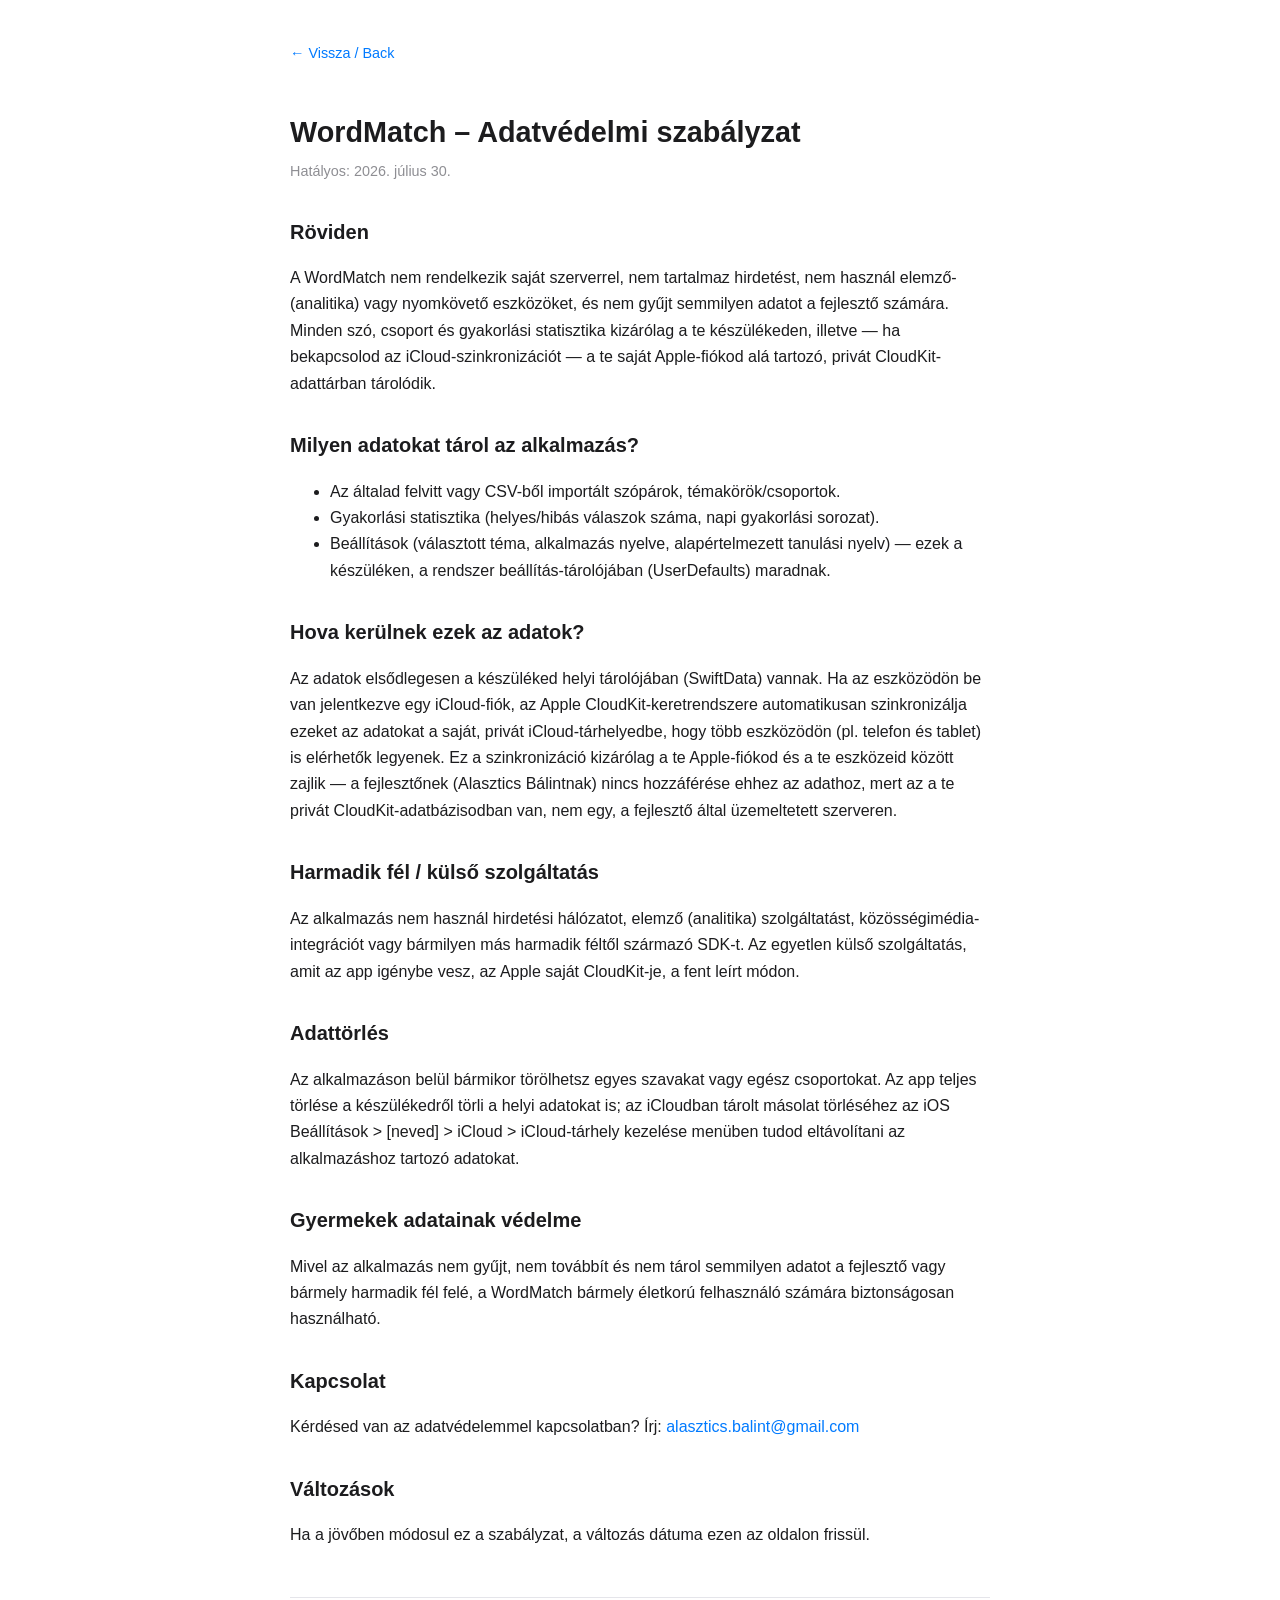
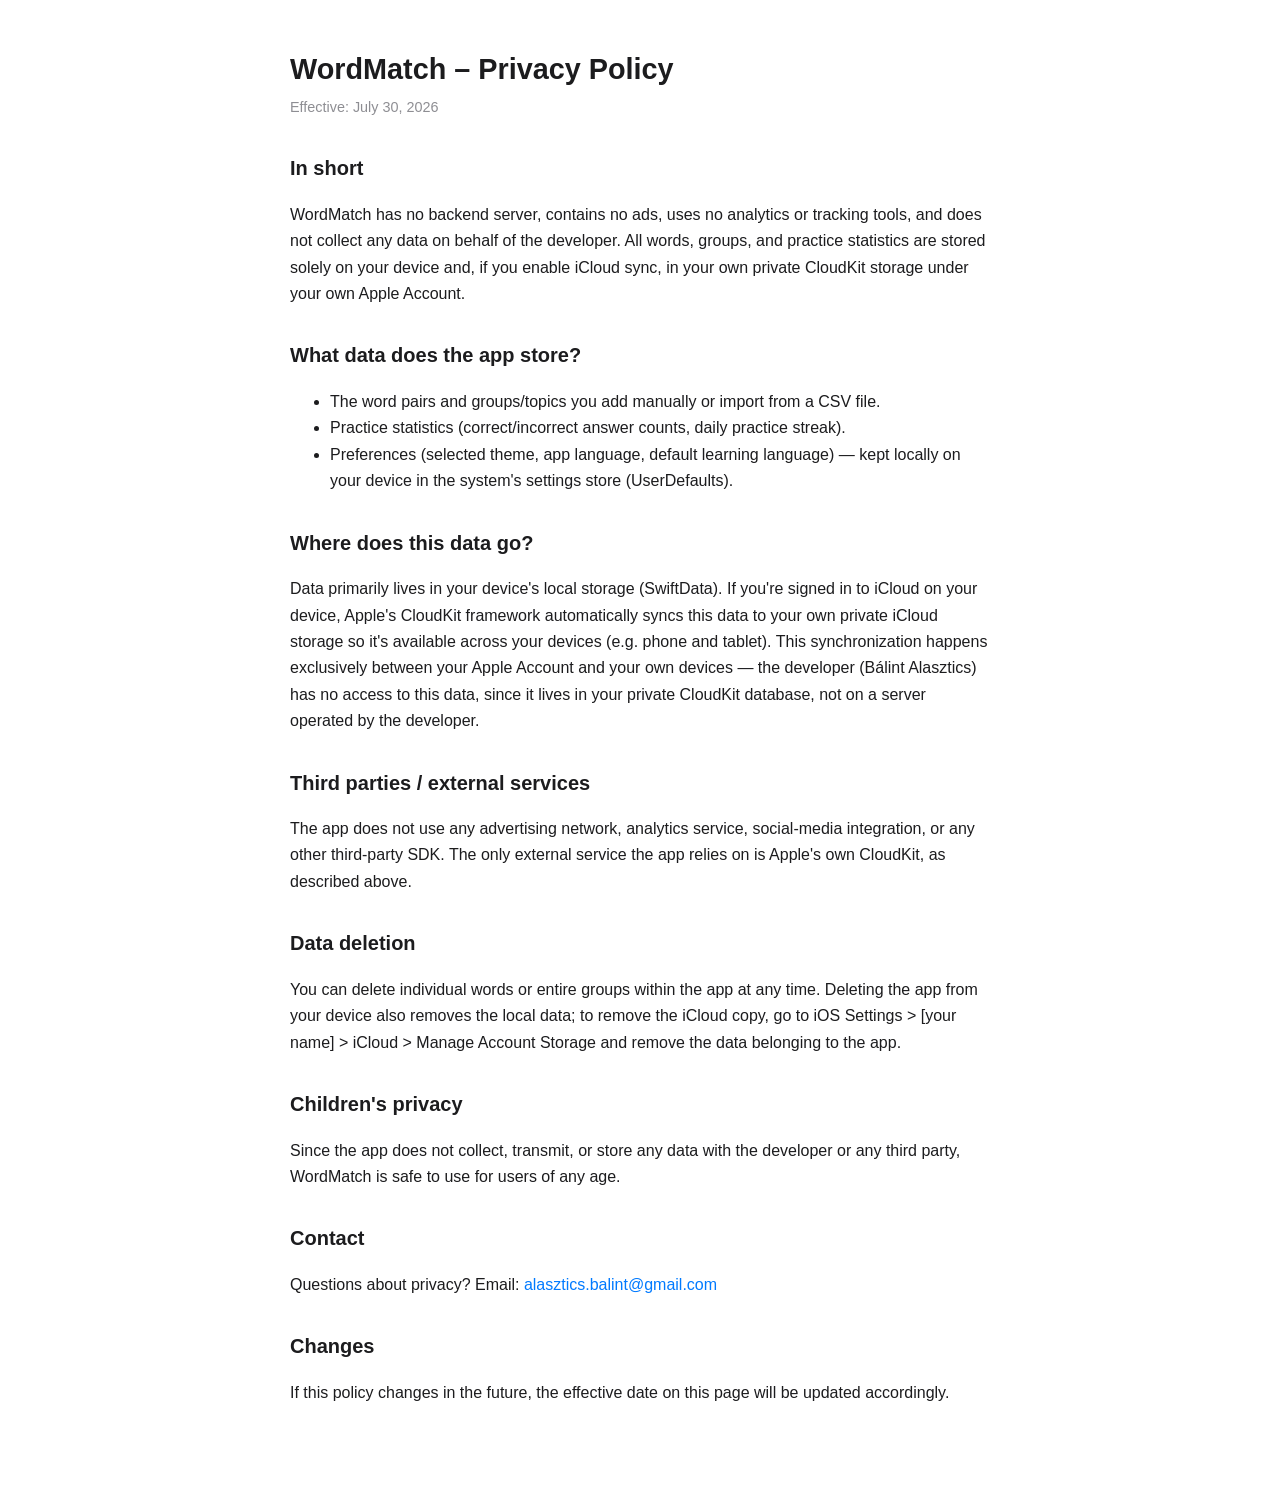
==== privacy.html @ 89f0c01d "WordMatch adatvédelmi szabályzat, támogatási oldal és App Store metaadatok Publikus dokumentumok az " ====
<!DOCTYPE html>
<html lang="hu">
<head>
<meta charset="UTF-8">
<meta name="viewport" content="width=device-width, initial-scale=1">
<title>WordMatch – Adatvédelmi szabályzat / Privacy Policy</title>
<style>
  :root { color-scheme: light dark; }
  body {
    font-family: -apple-system, BlinkMacSystemFont, "Segoe UI", Roboto, sans-serif;
    max-width: 700px;
    margin: 0 auto;
    padding: 2.5rem 1.5rem 4rem;
    line-height: 1.65;
    color: #1c1c1e;
    background: #ffffff;
  }
  @media (prefers-color-scheme: dark) {
    body { color: #f2f2f7; background: #000000; }
    a { color: #64d2ff; }
    hr { border-color: #2c2c2e; }
  }
  h1 { font-size: 1.8rem; margin-bottom: 0.2rem; }
  .updated { color: #8e8e93; margin-top: 0; font-size: 0.9rem; }
  h2 { font-size: 1.25rem; margin-top: 2rem; }
  a { color: #007aff; text-decoration: none; }
  a:hover { text-decoration: underline; }
  hr { margin: 3rem 0; border: none; border-top: 1px solid #e5e5ea; }
  .back { display: inline-block; margin-bottom: 1.5rem; font-size: 0.9rem; }
</style>
</head>
<body>

<a class="back" href="index.html">&larr; Vissza / Back</a>

<h1>WordMatch – Adatvédelmi szabályzat</h1>
<p class="updated">Hatályos: 2026. július 30.</p>

<h2>Röviden</h2>
<p>
  A WordMatch nem rendelkezik saját szerverrel, nem tartalmaz hirdetést, nem használ elemző-
  (analitika) vagy nyomkövető eszközöket, és nem gyűjt semmilyen adatot a fejlesztő számára.
  Minden szó, csoport és gyakorlási statisztika kizárólag a te készülékeden, illetve — ha
  bekapcsolod az iCloud-szinkronizációt — a te saját Apple-fiókod alá tartozó, privát
  CloudKit-adattárban tárolódik.
</p>

<h2>Milyen adatokat tárol az alkalmazás?</h2>
<ul>
  <li>Az általad felvitt vagy CSV-ből importált szópárok, témakörök/csoportok.</li>
  <li>Gyakorlási statisztika (helyes/hibás válaszok száma, napi gyakorlási sorozat).</li>
  <li>Beállítások (választott téma, alkalmazás nyelve, alapértelmezett tanulási nyelv) — ezek a
    készüléken, a rendszer beállítás-tárolójában (UserDefaults) maradnak.</li>
</ul>

<h2>Hova kerülnek ezek az adatok?</h2>
<p>
  Az adatok elsődlegesen a készüléked helyi tárolójában (SwiftData) vannak. Ha az eszközödön be
  van jelentkezve egy iCloud-fiók, az Apple CloudKit-keretrendszere automatikusan szinkronizálja
  ezeket az adatokat a saját, privát iCloud-tárhelyedbe, hogy több eszközödön (pl. telefon és
  tablet) is elérhetők legyenek. Ez a szinkronizáció kizárólag a te Apple-fiókod és a te
  eszközeid között zajlik — a fejlesztőnek (Alasztics Bálintnak) nincs hozzáférése ehhez az
  adathoz, mert az a te privát CloudKit-adatbázisodban van, nem egy, a fejlesztő által üzemeltetett
  szerveren.
</p>

<h2>Harmadik fél / külső szolgáltatás</h2>
<p>
  Az alkalmazás nem használ hirdetési hálózatot, elemző (analitika) szolgáltatást, közösségimédia-
  integrációt vagy bármilyen más harmadik féltől származó SDK-t. Az egyetlen külső szolgáltatás,
  amit az app igénybe vesz, az Apple saját CloudKit-je, a fent leírt módon.
</p>

<h2>Adattörlés</h2>
<p>
  Az alkalmazáson belül bármikor törölhetsz egyes szavakat vagy egész csoportokat. Az app teljes
  törlése a készülékedről törli a helyi adatokat is; az iCloudban tárolt másolat törléséhez az
  iOS Beállítások &gt; [neved] &gt; iCloud &gt; iCloud-tárhely kezelése menüben tudod eltávolítani
  az alkalmazáshoz tartozó adatokat.
</p>

<h2>Gyermekek adatainak védelme</h2>
<p>
  Mivel az alkalmazás nem gyűjt, nem továbbít és nem tárol semmilyen adatot a fejlesztő vagy
  bármely harmadik fél felé, a WordMatch bármely életkorú felhasználó számára biztonságosan
  használható.
</p>

<h2>Kapcsolat</h2>
<p>
  Kérdésed van az adatvédelemmel kapcsolatban? Írj:
  <a href="mailto:alasztics.balint@gmail.com">alasztics.balint@gmail.com</a>
</p>

<h2>Változások</h2>
<p>
  Ha a jövőben módosul ez a szabályzat, a változás dátuma ezen az oldalon frissül.
</p>

<hr>

<h1>WordMatch – Privacy Policy</h1>
<p class="updated">Effective: July 30, 2026</p>

<h2>In short</h2>
<p>
  WordMatch has no backend server, contains no ads, uses no analytics or tracking tools, and does
  not collect any data on behalf of the developer. All words, groups, and practice statistics are
  stored solely on your device and, if you enable iCloud sync, in your own private CloudKit
  storage under your own Apple Account.
</p>

<h2>What data does the app store?</h2>
<ul>
  <li>The word pairs and groups/topics you add manually or import from a CSV file.</li>
  <li>Practice statistics (correct/incorrect answer counts, daily practice streak).</li>
  <li>Preferences (selected theme, app language, default learning language) — kept locally on
    your device in the system's settings store (UserDefaults).</li>
</ul>

<h2>Where does this data go?</h2>
<p>
  Data primarily lives in your device's local storage (SwiftData). If you're signed in to iCloud
  on your device, Apple's CloudKit framework automatically syncs this data to your own private
  iCloud storage so it's available across your devices (e.g. phone and tablet). This
  synchronization happens exclusively between your Apple Account and your own devices — the
  developer (Bálint Alasztics) has no access to this data, since it lives in your private CloudKit
  database, not on a server operated by the developer.
</p>

<h2>Third parties / external services</h2>
<p>
  The app does not use any advertising network, analytics service, social-media integration, or
  any other third-party SDK. The only external service the app relies on is Apple's own CloudKit,
  as described above.
</p>

<h2>Data deletion</h2>
<p>
  You can delete individual words or entire groups within the app at any time. Deleting the app
  from your device also removes the local data; to remove the iCloud copy, go to iOS Settings &gt;
  [your name] &gt; iCloud &gt; Manage Account Storage and remove the data belonging to the app.
</p>

<h2>Children's privacy</h2>
<p>
  Since the app does not collect, transmit, or store any data with the developer or any third
  party, WordMatch is safe to use for users of any age.
</p>

<h2>Contact</h2>
<p>
  Questions about privacy? Email:
  <a href="mailto:alasztics.balint@gmail.com">alasztics.balint@gmail.com</a>
</p>

<h2>Changes</h2>
<p>
  If this policy changes in the future, the effective date on this page will be updated
  accordingly.
</p>

</body>
</html>
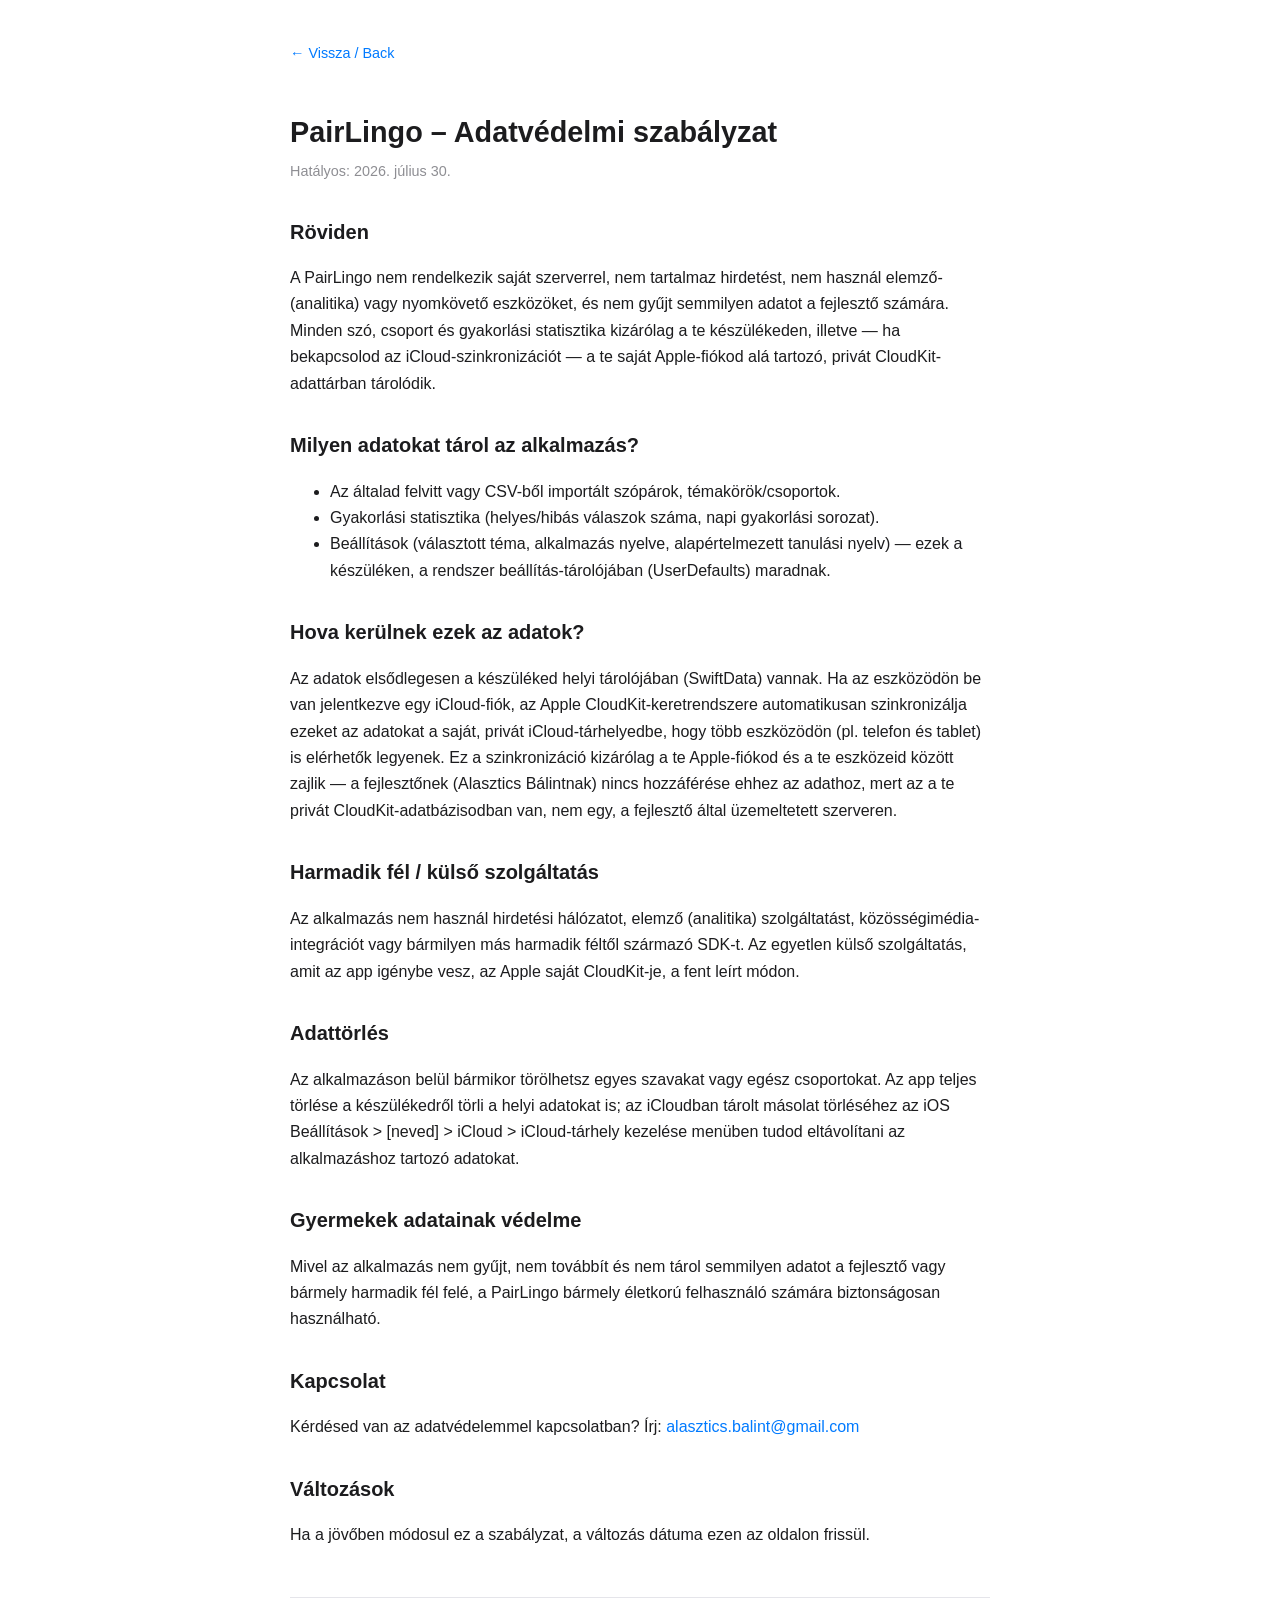
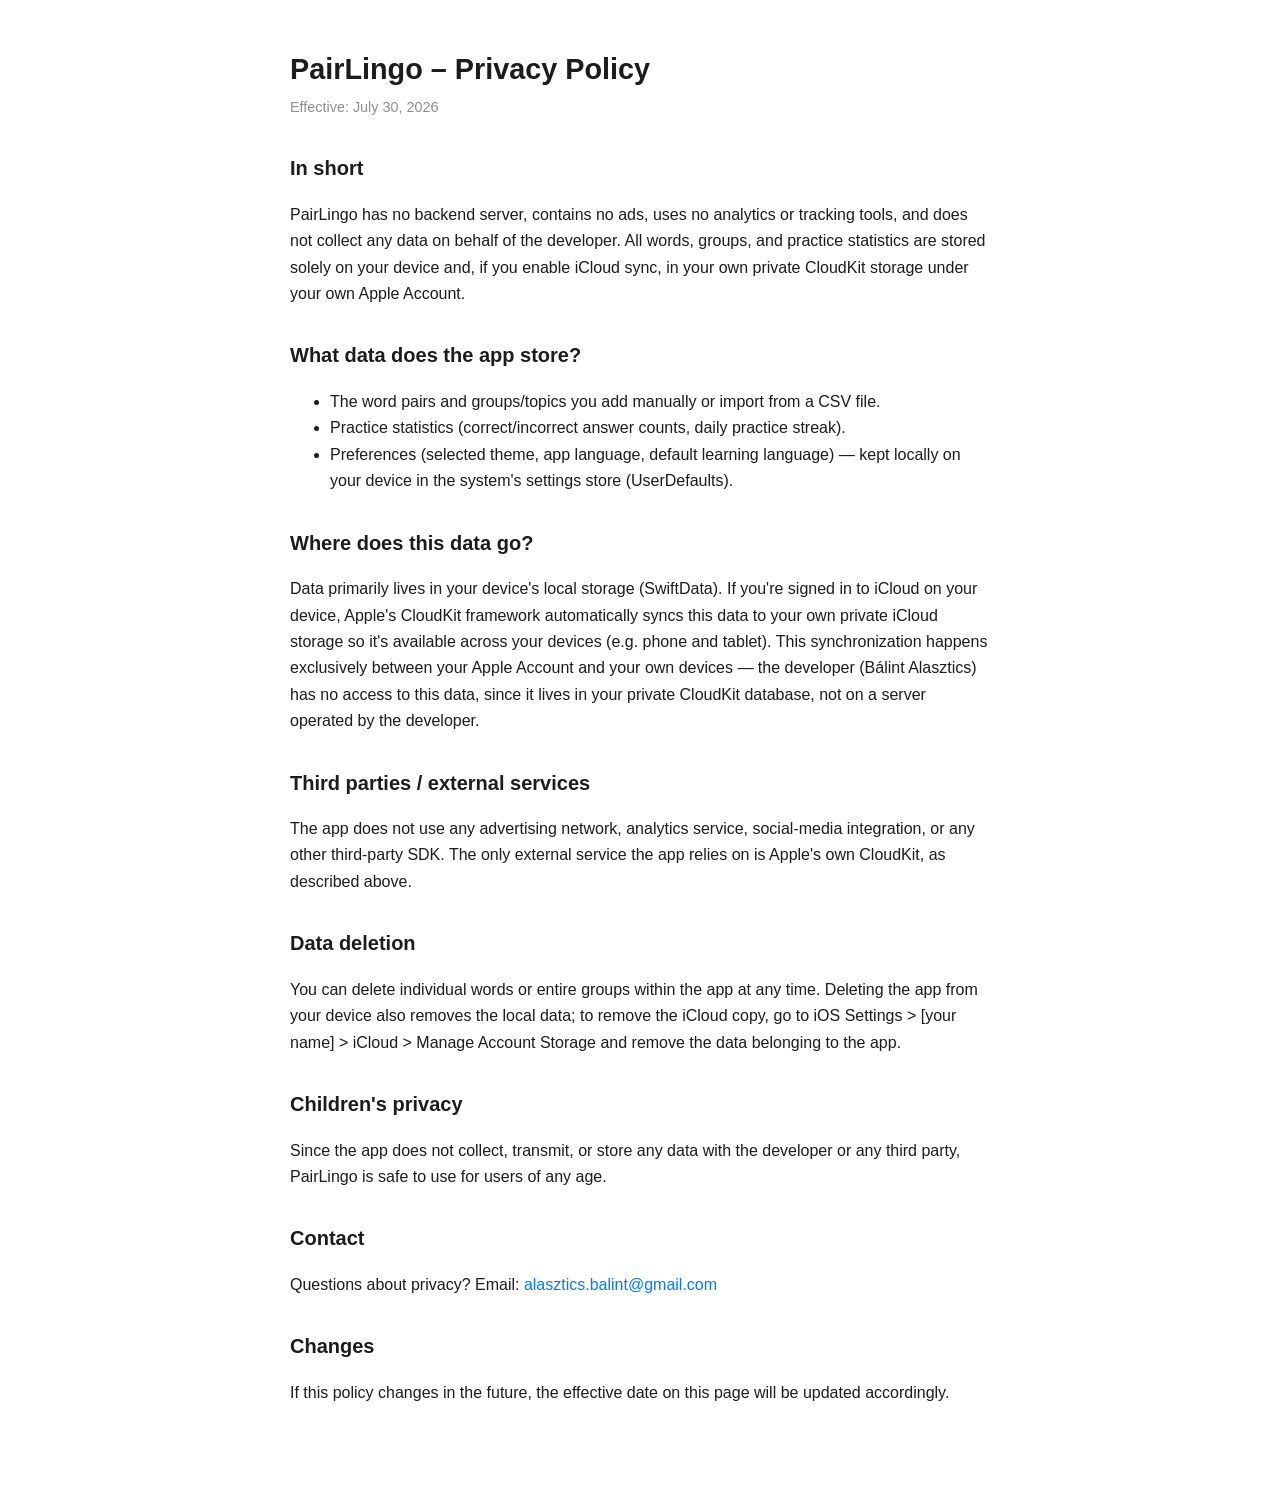
==== commit fe20dd97: "Átnevezés WordMatch-ről PairLingo-ra A repó és a benne lévő dokumentumok (support oldal, adatvédelmi" ====
--- a/privacy.html
+++ b/privacy.html
@@ -3,7 +3,7 @@
 <head>
 <meta charset="UTF-8">
 <meta name="viewport" content="width=device-width, initial-scale=1">
-<title>WordMatch – Adatvédelmi szabályzat / Privacy Policy</title>
+<title>PairLingo – Adatvédelmi szabályzat / Privacy Policy</title>
 <style>
   :root { color-scheme: light dark; }
   body {
@@ -33,12 +33,12 @@
 
 <a class="back" href="index.html">&larr; Vissza / Back</a>
 
-<h1>WordMatch – Adatvédelmi szabályzat</h1>
+<h1>PairLingo – Adatvédelmi szabályzat</h1>
 <p class="updated">Hatályos: 2026. július 30.</p>
 
 <h2>Röviden</h2>
 <p>
-  A WordMatch nem rendelkezik saját szerverrel, nem tartalmaz hirdetést, nem használ elemző-
+  A PairLingo nem rendelkezik saját szerverrel, nem tartalmaz hirdetést, nem használ elemző-
   (analitika) vagy nyomkövető eszközöket, és nem gyűjt semmilyen adatot a fejlesztő számára.
   Minden szó, csoport és gyakorlási statisztika kizárólag a te készülékeden, illetve — ha
   bekapcsolod az iCloud-szinkronizációt — a te saját Apple-fiókod alá tartozó, privát
@@ -82,7 +82,7 @@
 <h2>Gyermekek adatainak védelme</h2>
 <p>
   Mivel az alkalmazás nem gyűjt, nem továbbít és nem tárol semmilyen adatot a fejlesztő vagy
-  bármely harmadik fél felé, a WordMatch bármely életkorú felhasználó számára biztonságosan
+  bármely harmadik fél felé, a PairLingo bármely életkorú felhasználó számára biztonságosan
   használható.
 </p>
 
@@ -99,12 +99,12 @@
 
 <hr>
 
-<h1>WordMatch – Privacy Policy</h1>
+<h1>PairLingo – Privacy Policy</h1>
 <p class="updated">Effective: July 30, 2026</p>
 
 <h2>In short</h2>
 <p>
-  WordMatch has no backend server, contains no ads, uses no analytics or tracking tools, and does
+  PairLingo has no backend server, contains no ads, uses no analytics or tracking tools, and does
   not collect any data on behalf of the developer. All words, groups, and practice statistics are
   stored solely on your device and, if you enable iCloud sync, in your own private CloudKit
   storage under your own Apple Account.
@@ -145,7 +145,7 @@
 <h2>Children's privacy</h2>
 <p>
   Since the app does not collect, transmit, or store any data with the developer or any third
-  party, WordMatch is safe to use for users of any age.
+  party, PairLingo is safe to use for users of any age.
 </p>
 
 <h2>Contact</h2>
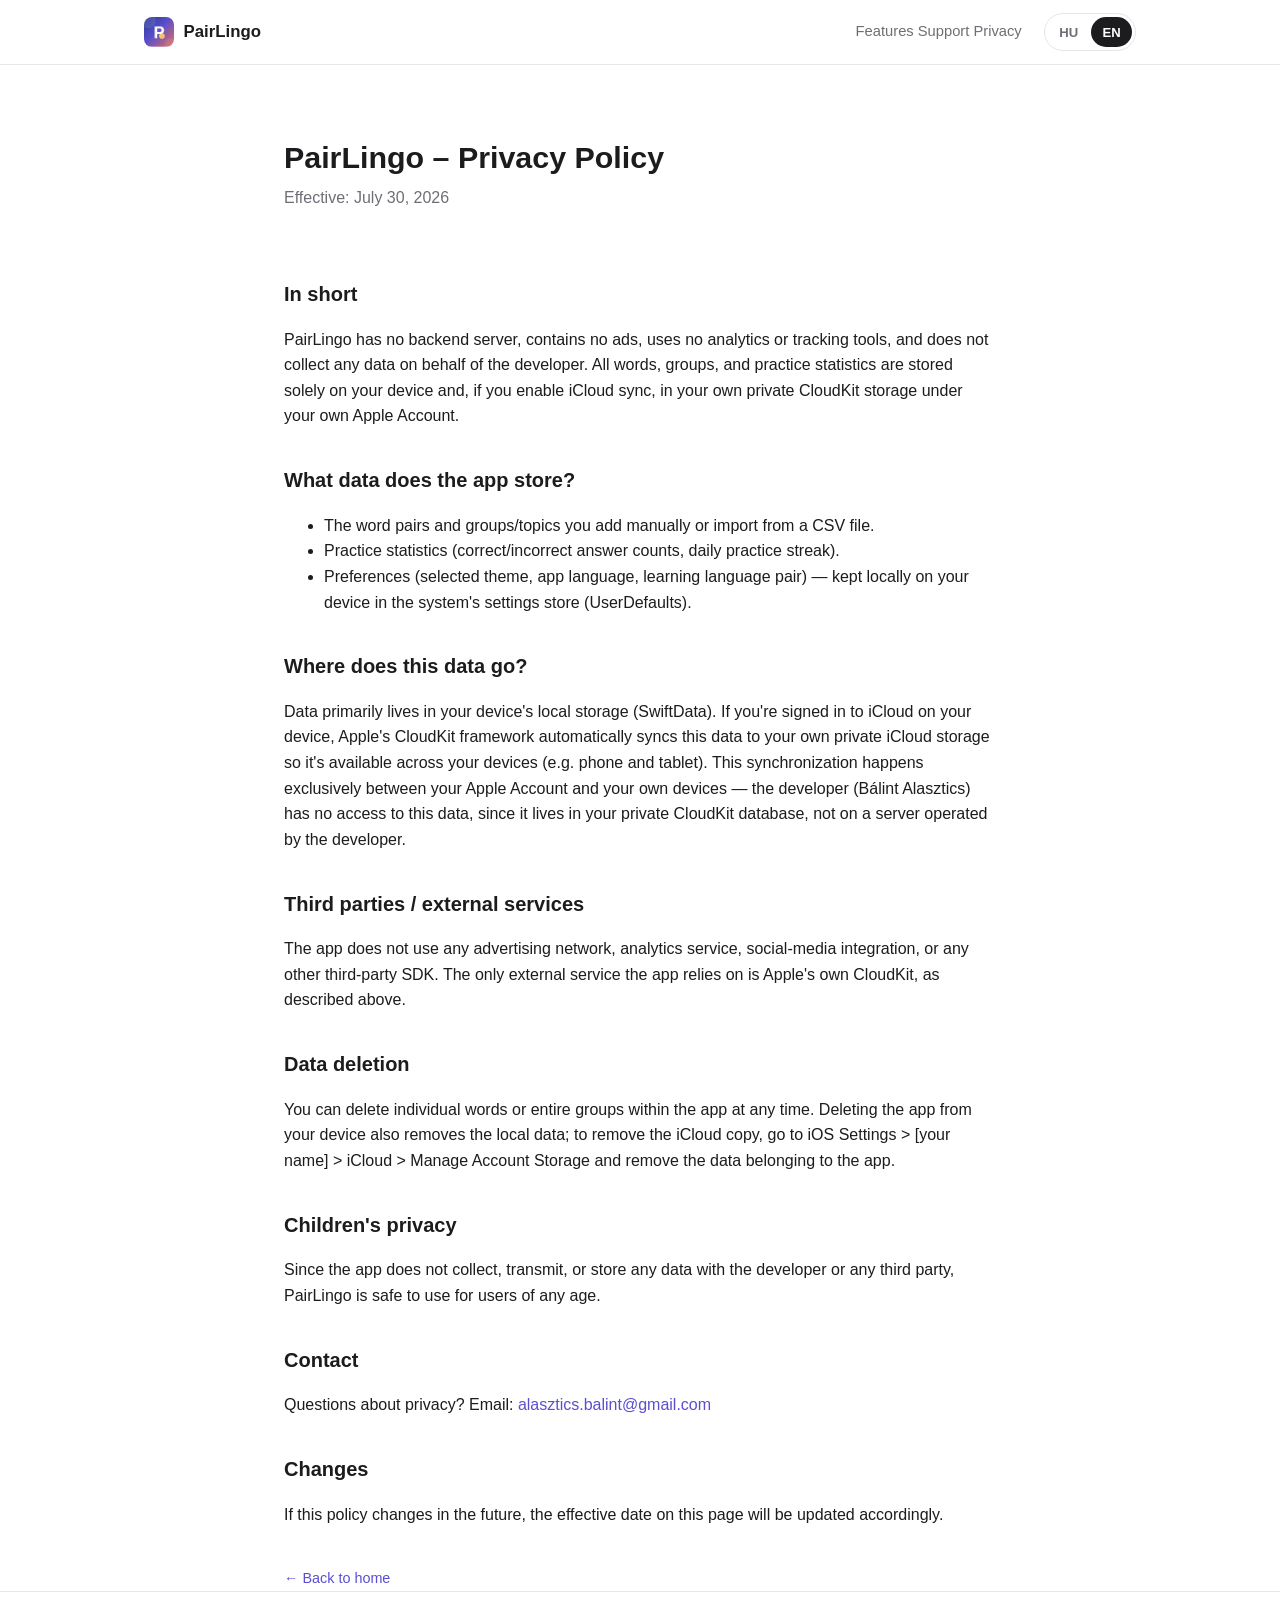
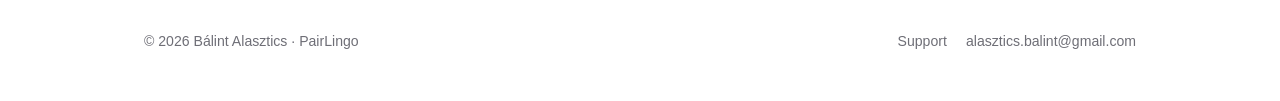
==== commit 8acafaf3: "Marketing landing page készítése, egységes design a jogi oldalakkal Az index.html eddig egy egyszerű" ====
--- a/privacy.html
+++ b/privacy.html
@@ -3,162 +3,191 @@
 <head>
 <meta charset="UTF-8">
 <meta name="viewport" content="width=device-width, initial-scale=1">
-<title>PairLingo – Adatvédelmi szabályzat / Privacy Policy</title>
-<style>
-  :root { color-scheme: light dark; }
-  body {
-    font-family: -apple-system, BlinkMacSystemFont, "Segoe UI", Roboto, sans-serif;
-    max-width: 700px;
-    margin: 0 auto;
-    padding: 2.5rem 1.5rem 4rem;
-    line-height: 1.65;
-    color: #1c1c1e;
-    background: #ffffff;
-  }
-  @media (prefers-color-scheme: dark) {
-    body { color: #f2f2f7; background: #000000; }
-    a { color: #64d2ff; }
-    hr { border-color: #2c2c2e; }
-  }
-  h1 { font-size: 1.8rem; margin-bottom: 0.2rem; }
-  .updated { color: #8e8e93; margin-top: 0; font-size: 0.9rem; }
-  h2 { font-size: 1.25rem; margin-top: 2rem; }
-  a { color: #007aff; text-decoration: none; }
-  a:hover { text-decoration: underline; }
-  hr { margin: 3rem 0; border: none; border-top: 1px solid #e5e5ea; }
-  .back { display: inline-block; margin-bottom: 1.5rem; font-size: 0.9rem; }
-</style>
+<title>PairLingo — Adatvédelmi szabályzat / Privacy Policy</title>
+<link rel="icon" href="assets/icon-1024.png">
+<link rel="apple-touch-icon" href="assets/icon-1024.png">
+<link rel="stylesheet" href="assets/style.css">
 </head>
 <body>
 
-<a class="back" href="index.html">&larr; Vissza / Back</a>
+<header class="site-header">
+  <div class="wrap">
+    <a class="brand" href="index.html">
+      <img src="assets/icon-1024.png" alt="PairLingo">
+      PairLingo
+    </a>
+    <nav class="site-nav">
+      <span class="nav-links">
+        <a href="index.html#funkciok"><span data-lang="hu">Funkciók</span><span data-lang="en">Features</span></a>
+        <a href="support.html"><span data-lang="hu">Támogatás</span><span data-lang="en">Support</span></a>
+        <a href="privacy.html"><span data-lang="hu">Adatvédelem</span><span data-lang="en">Privacy</span></a>
+      </span>
+      <span class="lang-switch">
+        <button data-set-lang="hu">HU</button>
+        <button data-set-lang="en">EN</button>
+      </span>
+    </nav>
+  </div>
+</header>
 
-<h1>PairLingo – Adatvédelmi szabályzat</h1>
-<p class="updated">Hatályos: 2026. július 30.</p>
+<main class="narrow">
 
-<h2>Röviden</h2>
-<p>
-  A PairLingo nem rendelkezik saját szerverrel, nem tartalmaz hirdetést, nem használ elemző-
-  (analitika) vagy nyomkövető eszközöket, és nem gyűjt semmilyen adatot a fejlesztő számára.
-  Minden szó, csoport és gyakorlási statisztika kizárólag a te készülékeden, illetve — ha
-  bekapcsolod az iCloud-szinkronizációt — a te saját Apple-fiókod alá tartozó, privát
-  CloudKit-adattárban tárolódik.
-</p>
+  <div class="page-header">
+    <div data-lang="hu">
+      <h1>PairLingo – Adatvédelmi szabályzat</h1>
+      <p class="subtitle">Hatályos: 2026. július 30.</p>
+    </div>
+    <div data-lang="en">
+      <h1>PairLingo – Privacy Policy</h1>
+      <p class="subtitle">Effective: July 30, 2026</p>
+    </div>
+  </div>
 
-<h2>Milyen adatokat tárol az alkalmazás?</h2>
-<ul>
-  <li>Az általad felvitt vagy CSV-ből importált szópárok, témakörök/csoportok.</li>
-  <li>Gyakorlási statisztika (helyes/hibás válaszok száma, napi gyakorlási sorozat).</li>
-  <li>Beállítások (választott téma, alkalmazás nyelve, alapértelmezett tanulási nyelv) — ezek a
-    készüléken, a rendszer beállítás-tárolójában (UserDefaults) maradnak.</li>
-</ul>
+  <div class="content">
 
-<h2>Hova kerülnek ezek az adatok?</h2>
-<p>
-  Az adatok elsődlegesen a készüléked helyi tárolójában (SwiftData) vannak. Ha az eszközödön be
-  van jelentkezve egy iCloud-fiók, az Apple CloudKit-keretrendszere automatikusan szinkronizálja
-  ezeket az adatokat a saját, privát iCloud-tárhelyedbe, hogy több eszközödön (pl. telefon és
-  tablet) is elérhetők legyenek. Ez a szinkronizáció kizárólag a te Apple-fiókod és a te
-  eszközeid között zajlik — a fejlesztőnek (Alasztics Bálintnak) nincs hozzáférése ehhez az
-  adathoz, mert az a te privát CloudKit-adatbázisodban van, nem egy, a fejlesztő által üzemeltetett
-  szerveren.
-</p>
+    <div data-lang="hu">
+      <h2>Röviden</h2>
+      <p>
+        A PairLingo nem rendelkezik saját szerverrel, nem tartalmaz hirdetést, nem használ elemző-
+        (analitika) vagy nyomkövető eszközöket, és nem gyűjt semmilyen adatot a fejlesztő számára.
+        Minden szó, csoport és gyakorlási statisztika kizárólag a te készülékeden, illetve — ha
+        bekapcsolod az iCloud-szinkronizációt — a te saját Apple-fiókod alá tartozó, privát
+        CloudKit-adattárban tárolódik.
+      </p>
 
-<h2>Harmadik fél / külső szolgáltatás</h2>
-<p>
-  Az alkalmazás nem használ hirdetési hálózatot, elemző (analitika) szolgáltatást, közösségimédia-
-  integrációt vagy bármilyen más harmadik féltől származó SDK-t. Az egyetlen külső szolgáltatás,
-  amit az app igénybe vesz, az Apple saját CloudKit-je, a fent leírt módon.
-</p>
+      <h2>Milyen adatokat tárol az alkalmazás?</h2>
+      <ul>
+        <li>Az általad felvitt vagy CSV-ből importált szópárok, témakörök/csoportok.</li>
+        <li>Gyakorlási statisztika (helyes/hibás válaszok száma, napi gyakorlási sorozat).</li>
+        <li>Beállítások (választott téma, alkalmazás nyelve, tanulási nyelvpár) — ezek a
+          készüléken, a rendszer beállítás-tárolójában (UserDefaults) maradnak.</li>
+      </ul>
 
-<h2>Adattörlés</h2>
-<p>
-  Az alkalmazáson belül bármikor törölhetsz egyes szavakat vagy egész csoportokat. Az app teljes
-  törlése a készülékedről törli a helyi adatokat is; az iCloudban tárolt másolat törléséhez az
-  iOS Beállítások &gt; [neved] &gt; iCloud &gt; iCloud-tárhely kezelése menüben tudod eltávolítani
-  az alkalmazáshoz tartozó adatokat.
-</p>
+      <h2>Hova kerülnek ezek az adatok?</h2>
+      <p>
+        Az adatok elsődlegesen a készüléked helyi tárolójában (SwiftData) vannak. Ha az eszközödön be
+        van jelentkezve egy iCloud-fiók, az Apple CloudKit-keretrendszere automatikusan szinkronizálja
+        ezeket az adatokat a saját, privát iCloud-tárhelyedbe, hogy több eszközödön (pl. telefon és
+        tablet) is elérhetők legyenek. Ez a szinkronizáció kizárólag a te Apple-fiókod és a te
+        eszközeid között zajlik — a fejlesztőnek (Alasztics Bálintnak) nincs hozzáférése ehhez az
+        adathoz, mert az a te privát CloudKit-adatbázisodban van, nem egy, a fejlesztő által üzemeltetett
+        szerveren.
+      </p>
 
-<h2>Gyermekek adatainak védelme</h2>
-<p>
-  Mivel az alkalmazás nem gyűjt, nem továbbít és nem tárol semmilyen adatot a fejlesztő vagy
-  bármely harmadik fél felé, a PairLingo bármely életkorú felhasználó számára biztonságosan
-  használható.
-</p>
+      <h2>Harmadik fél / külső szolgáltatás</h2>
+      <p>
+        Az alkalmazás nem használ hirdetési hálózatot, elemző (analitika) szolgáltatást, közösségimédia-
+        integrációt vagy bármilyen más harmadik féltől származó SDK-t. Az egyetlen külső szolgáltatás,
+        amit az app igénybe vesz, az Apple saját CloudKit-je, a fent leírt módon.
+      </p>
 
-<h2>Kapcsolat</h2>
-<p>
-  Kérdésed van az adatvédelemmel kapcsolatban? Írj:
-  <a href="mailto:alasztics.balint@gmail.com">alasztics.balint@gmail.com</a>
-</p>
+      <h2>Adattörlés</h2>
+      <p>
+        Az alkalmazáson belül bármikor törölhetsz egyes szavakat vagy egész csoportokat. Az app teljes
+        törlése a készülékedről törli a helyi adatokat is; az iCloudban tárolt másolat törléséhez az
+        iOS Beállítások &gt; [neved] &gt; iCloud &gt; iCloud-tárhely kezelése menüben tudod eltávolítani
+        az alkalmazáshoz tartozó adatokat.
+      </p>
 
-<h2>Változások</h2>
-<p>
-  Ha a jövőben módosul ez a szabályzat, a változás dátuma ezen az oldalon frissül.
-</p>
+      <h2>Gyermekek adatainak védelme</h2>
+      <p>
+        Mivel az alkalmazás nem gyűjt, nem továbbít és nem tárol semmilyen adatot a fejlesztő vagy
+        bármely harmadik fél felé, a PairLingo bármely életkorú felhasználó számára biztonságosan
+        használható.
+      </p>
 
-<hr>
+      <h2>Kapcsolat</h2>
+      <p>
+        Kérdésed van az adatvédelemmel kapcsolatban? Írj:
+        <a href="mailto:alasztics.balint@gmail.com">alasztics.balint@gmail.com</a>
+      </p>
 
-<h1>PairLingo – Privacy Policy</h1>
-<p class="updated">Effective: July 30, 2026</p>
+      <h2>Változások</h2>
+      <p>
+        Ha a jövőben módosul ez a szabályzat, a változás dátuma ezen az oldalon frissül.
+      </p>
+    </div>
 
-<h2>In short</h2>
-<p>
-  PairLingo has no backend server, contains no ads, uses no analytics or tracking tools, and does
-  not collect any data on behalf of the developer. All words, groups, and practice statistics are
-  stored solely on your device and, if you enable iCloud sync, in your own private CloudKit
-  storage under your own Apple Account.
-</p>
+    <div data-lang="en">
+      <h2>In short</h2>
+      <p>
+        PairLingo has no backend server, contains no ads, uses no analytics or tracking tools, and does
+        not collect any data on behalf of the developer. All words, groups, and practice statistics are
+        stored solely on your device and, if you enable iCloud sync, in your own private CloudKit
+        storage under your own Apple Account.
+      </p>
 
-<h2>What data does the app store?</h2>
-<ul>
-  <li>The word pairs and groups/topics you add manually or import from a CSV file.</li>
-  <li>Practice statistics (correct/incorrect answer counts, daily practice streak).</li>
-  <li>Preferences (selected theme, app language, default learning language) — kept locally on
-    your device in the system's settings store (UserDefaults).</li>
-</ul>
+      <h2>What data does the app store?</h2>
+      <ul>
+        <li>The word pairs and groups/topics you add manually or import from a CSV file.</li>
+        <li>Practice statistics (correct/incorrect answer counts, daily practice streak).</li>
+        <li>Preferences (selected theme, app language, learning language pair) — kept locally on
+          your device in the system's settings store (UserDefaults).</li>
+      </ul>
 
-<h2>Where does this data go?</h2>
-<p>
-  Data primarily lives in your device's local storage (SwiftData). If you're signed in to iCloud
-  on your device, Apple's CloudKit framework automatically syncs this data to your own private
-  iCloud storage so it's available across your devices (e.g. phone and tablet). This
-  synchronization happens exclusively between your Apple Account and your own devices — the
-  developer (Bálint Alasztics) has no access to this data, since it lives in your private CloudKit
-  database, not on a server operated by the developer.
-</p>
+      <h2>Where does this data go?</h2>
+      <p>
+        Data primarily lives in your device's local storage (SwiftData). If you're signed in to iCloud
+        on your device, Apple's CloudKit framework automatically syncs this data to your own private
+        iCloud storage so it's available across your devices (e.g. phone and tablet). This
+        synchronization happens exclusively between your Apple Account and your own devices — the
+        developer (Bálint Alasztics) has no access to this data, since it lives in your private CloudKit
+        database, not on a server operated by the developer.
+      </p>
 
-<h2>Third parties / external services</h2>
-<p>
-  The app does not use any advertising network, analytics service, social-media integration, or
-  any other third-party SDK. The only external service the app relies on is Apple's own CloudKit,
-  as described above.
-</p>
+      <h2>Third parties / external services</h2>
+      <p>
+        The app does not use any advertising network, analytics service, social-media integration, or
+        any other third-party SDK. The only external service the app relies on is Apple's own CloudKit,
+        as described above.
+      </p>
 
-<h2>Data deletion</h2>
-<p>
-  You can delete individual words or entire groups within the app at any time. Deleting the app
-  from your device also removes the local data; to remove the iCloud copy, go to iOS Settings &gt;
-  [your name] &gt; iCloud &gt; Manage Account Storage and remove the data belonging to the app.
-</p>
+      <h2>Data deletion</h2>
+      <p>
+        You can delete individual words or entire groups within the app at any time. Deleting the app
+        from your device also removes the local data; to remove the iCloud copy, go to iOS Settings &gt;
+        [your name] &gt; iCloud &gt; Manage Account Storage and remove the data belonging to the app.
+      </p>
 
-<h2>Children's privacy</h2>
-<p>
-  Since the app does not collect, transmit, or store any data with the developer or any third
-  party, PairLingo is safe to use for users of any age.
-</p>
+      <h2>Children's privacy</h2>
+      <p>
+        Since the app does not collect, transmit, or store any data with the developer or any third
+        party, PairLingo is safe to use for users of any age.
+      </p>
 
-<h2>Contact</h2>
-<p>
-  Questions about privacy? Email:
-  <a href="mailto:alasztics.balint@gmail.com">alasztics.balint@gmail.com</a>
-</p>
+      <h2>Contact</h2>
+      <p>
+        Questions about privacy? Email:
+        <a href="mailto:alasztics.balint@gmail.com">alasztics.balint@gmail.com</a>
+      </p>
 
-<h2>Changes</h2>
-<p>
-  If this policy changes in the future, the effective date on this page will be updated
-  accordingly.
-</p>
+      <h2>Changes</h2>
+      <p>
+        If this policy changes in the future, the effective date on this page will be updated
+        accordingly.
+      </p>
+    </div>
 
+  </div>
+
+  <a class="back-link" href="index.html">
+    <span data-lang="hu">&larr; Vissza a főoldalra</span>
+    <span data-lang="en">&larr; Back to home</span>
+  </a>
+
+</main>
+
+<footer class="site-footer">
+  <div class="wrap">
+    <div data-lang="hu">© 2026 Alasztics Bálint · PairLingo</div>
+    <div data-lang="en">© 2026 Bálint Alasztics · PairLingo</div>
+    <nav>
+      <a href="support.html"><span data-lang="hu">Támogatás</span><span data-lang="en">Support</span></a>
+      <a href="mailto:alasztics.balint@gmail.com">alasztics.balint@gmail.com</a>
+    </nav>
+  </div>
+</footer>
+
+<script src="assets/lang.js"></script>
 </body>
 </html>
--- a/assets/style.css
+++ b/assets/style.css
@@ -0,0 +1,336 @@
+/* PairLingo — shared site styles */
+
+:root {
+  color-scheme: light dark;
+
+  --indigo: #2a3b8f;
+  --violet: #5b4fcf;
+  --coral: #e8735c;
+  --amber: #ffc15e;
+
+  --bg: #ffffff;
+  --bg-alt: #f6f6fb;
+  --text: #1c1c1e;
+  --text-muted: #6e6e76;
+  --border: #e5e5ea;
+  --card-bg: #ffffff;
+  --shadow: 0 20px 45px rgba(42, 30, 100, 0.08);
+  --radius-lg: 28px;
+  --radius-md: 18px;
+  --radius-sm: 12px;
+
+  --brand-gradient: linear-gradient(135deg, var(--indigo) 0%, var(--violet) 45%, var(--coral) 100%);
+}
+
+@media (prefers-color-scheme: dark) {
+  :root {
+    --bg: #0b0b12;
+    --bg-alt: #121220;
+    --text: #f2f2f7;
+    --text-muted: #9a9aa6;
+    --border: #26263a;
+    --card-bg: #16162590;
+    --shadow: 0 20px 45px rgba(0, 0, 0, 0.45);
+  }
+}
+
+* { box-sizing: border-box; }
+
+html { scroll-behavior: smooth; }
+
+body {
+  margin: 0;
+  font-family: -apple-system, BlinkMacSystemFont, "SF Pro Text", "Segoe UI", Roboto, sans-serif;
+  background: var(--bg);
+  color: var(--text);
+  line-height: 1.6;
+  -webkit-font-smoothing: antialiased;
+}
+
+a { color: var(--violet); text-decoration: none; }
+a:hover { text-decoration: underline; }
+
+.wrap {
+  max-width: 1040px;
+  margin: 0 auto;
+  padding: 0 1.5rem;
+}
+
+.narrow {
+  max-width: 760px;
+  margin: 0 auto;
+  padding: 0 1.5rem;
+}
+
+/* Header */
+
+.site-header {
+  position: sticky;
+  top: 0;
+  z-index: 20;
+  backdrop-filter: saturate(180%) blur(14px);
+  -webkit-backdrop-filter: saturate(180%) blur(14px);
+  background: color-mix(in srgb, var(--bg) 82%, transparent);
+  border-bottom: 1px solid var(--border);
+}
+
+.site-header .wrap {
+  display: flex;
+  align-items: center;
+  justify-content: space-between;
+  height: 64px;
+  gap: 1rem;
+}
+
+.brand {
+  display: flex;
+  align-items: center;
+  gap: 0.6rem;
+  font-weight: 700;
+  font-size: 1.05rem;
+  color: var(--text);
+}
+.brand:hover { text-decoration: none; }
+.brand img { width: 30px; height: 30px; border-radius: 8px; display: block; }
+
+.site-nav {
+  display: flex;
+  align-items: center;
+  gap: 1.4rem;
+  font-size: 0.92rem;
+}
+.site-nav a { color: var(--text-muted); }
+.site-nav a:hover { color: var(--text); text-decoration: none; }
+
+.lang-switch {
+  display: inline-flex;
+  border: 1px solid var(--border);
+  border-radius: 999px;
+  padding: 3px;
+  gap: 2px;
+}
+.lang-switch button {
+  border: none;
+  background: transparent;
+  color: var(--text-muted);
+  font: inherit;
+  font-size: 0.82rem;
+  font-weight: 600;
+  padding: 0.3rem 0.7rem;
+  border-radius: 999px;
+  cursor: pointer;
+}
+.lang-switch button.active {
+  background: var(--text);
+  color: var(--bg);
+}
+
+/* Hero */
+
+.hero {
+  padding: 4.5rem 0 3.5rem;
+  text-align: center;
+}
+
+.hero .icon {
+  width: 108px;
+  height: 108px;
+  border-radius: 26px;
+  box-shadow: var(--shadow);
+  margin-bottom: 1.6rem;
+}
+
+.hero h1 {
+  font-size: clamp(2.1rem, 5vw, 3.2rem);
+  margin: 0 0 0.6rem;
+  letter-spacing: -0.02em;
+}
+
+.hero .tagline {
+  font-size: clamp(1.05rem, 2.4vw, 1.3rem);
+  color: var(--text-muted);
+  max-width: 620px;
+  margin: 0 auto 2.2rem;
+}
+
+.badge-row {
+  display: flex;
+  justify-content: center;
+  gap: 0.9rem;
+  flex-wrap: wrap;
+}
+
+.store-badge {
+  display: inline-flex;
+  align-items: center;
+  gap: 0.6rem;
+  background: #000;
+  color: #fff !important;
+  border-radius: 14px;
+  padding: 0.7rem 1.3rem;
+  font-weight: 600;
+  text-decoration: none !important;
+  border: 1px solid rgba(255,255,255,0.15);
+}
+.store-badge .apple-mark { font-size: 1.5rem; line-height: 1; }
+.store-badge .store-text { display: flex; flex-direction: column; align-items: flex-start; line-height: 1.15; }
+.store-badge .store-text small { font-size: 0.68rem; font-weight: 500; opacity: 0.85; }
+.store-badge .store-text strong { font-size: 1.02rem; }
+.store-badge.disabled { opacity: 0.55; cursor: default; pointer-events: none; }
+
+/* Sections */
+
+section { padding: 3.2rem 0; }
+section.alt { background: var(--bg-alt); }
+
+h2.section-title {
+  font-size: clamp(1.5rem, 3vw, 2rem);
+  text-align: center;
+  margin: 0 0 0.5rem;
+  letter-spacing: -0.01em;
+}
+p.section-sub {
+  text-align: center;
+  color: var(--text-muted);
+  max-width: 560px;
+  margin: 0 auto 2.6rem;
+}
+
+/* Feature grid */
+
+.feature-grid {
+  display: grid;
+  grid-template-columns: repeat(auto-fit, minmax(230px, 1fr));
+  gap: 1.1rem;
+}
+
+.feature-card {
+  background: var(--card-bg);
+  border: 1px solid var(--border);
+  border-radius: var(--radius-md);
+  padding: 1.6rem 1.5rem;
+}
+.feature-card .emoji {
+  font-size: 1.8rem;
+  display: inline-flex;
+  width: 52px;
+  height: 52px;
+  align-items: center;
+  justify-content: center;
+  border-radius: 14px;
+  background: var(--bg-alt);
+  margin-bottom: 0.9rem;
+}
+.feature-card h3 {
+  font-size: 1.05rem;
+  margin: 0 0 0.4rem;
+}
+.feature-card p {
+  font-size: 0.92rem;
+  color: var(--text-muted);
+  margin: 0;
+}
+
+/* Showcase / screenshots */
+
+.showcase {
+  display: flex;
+  justify-content: center;
+  gap: 1.6rem;
+  flex-wrap: wrap;
+}
+.showcase figure {
+  margin: 0;
+  text-align: center;
+}
+.showcase img {
+  width: 220px;
+  border-radius: 22px;
+  box-shadow: var(--shadow);
+  border: 1px solid var(--border);
+  display: block;
+}
+.showcase figcaption {
+  margin-top: 0.8rem;
+  font-size: 0.85rem;
+  color: var(--text-muted);
+}
+
+/* More-features list */
+
+.more-list {
+  columns: 2;
+  column-gap: 2.5rem;
+  max-width: 640px;
+  margin: 0 auto;
+  padding: 0;
+  list-style: none;
+}
+.more-list li {
+  break-inside: avoid;
+  margin-bottom: 0.85rem;
+  padding-left: 1.5rem;
+  position: relative;
+  font-size: 0.95rem;
+}
+.more-list li::before {
+  content: "";
+  position: absolute;
+  left: 0;
+  top: 0.55em;
+  width: 8px;
+  height: 8px;
+  border-radius: 50%;
+  background: var(--brand-gradient);
+}
+
+/* Cards (privacy/support pages) */
+
+.card {
+  border: 1px solid var(--border);
+  border-radius: var(--radius-md);
+  padding: 1.3rem 1.5rem;
+  margin: 1.2rem 0;
+  background: var(--card-bg);
+}
+
+/* Simple content pages (privacy/support) */
+
+.page-header {
+  padding: 3rem 0 1rem;
+}
+.page-header h1 { font-size: 1.9rem; margin-bottom: 0.2rem; }
+.page-header .subtitle { color: var(--text-muted); margin-top: 0; }
+
+.content h2 { font-size: 1.25rem; margin-top: 2.2rem; }
+.content hr { margin: 3rem 0; border: none; border-top: 1px solid var(--border); }
+
+.back-link { display: inline-block; margin: 1.5rem 0 0; font-size: 0.9rem; }
+
+/* Footer */
+
+footer.site-footer {
+  border-top: 1px solid var(--border);
+  padding: 2.4rem 0 3rem;
+  color: var(--text-muted);
+  font-size: 0.88rem;
+}
+footer.site-footer .wrap {
+  display: flex;
+  justify-content: space-between;
+  align-items: center;
+  flex-wrap: wrap;
+  gap: 1rem;
+}
+footer.site-footer nav { display: flex; gap: 1.2rem; }
+footer.site-footer a { color: var(--text-muted); }
+footer.site-footer a:hover { color: var(--text); }
+
+/* Language visibility — toggled by assets/lang.js via this class, so it always
+   wins regardless of any element's own `display` (flex/inline/etc.) rule. */
+.lang-hidden { display: none !important; }
+
+@media (max-width: 640px) {
+  .site-nav .nav-links { display: none; }
+  .more-list { columns: 1; }
+}
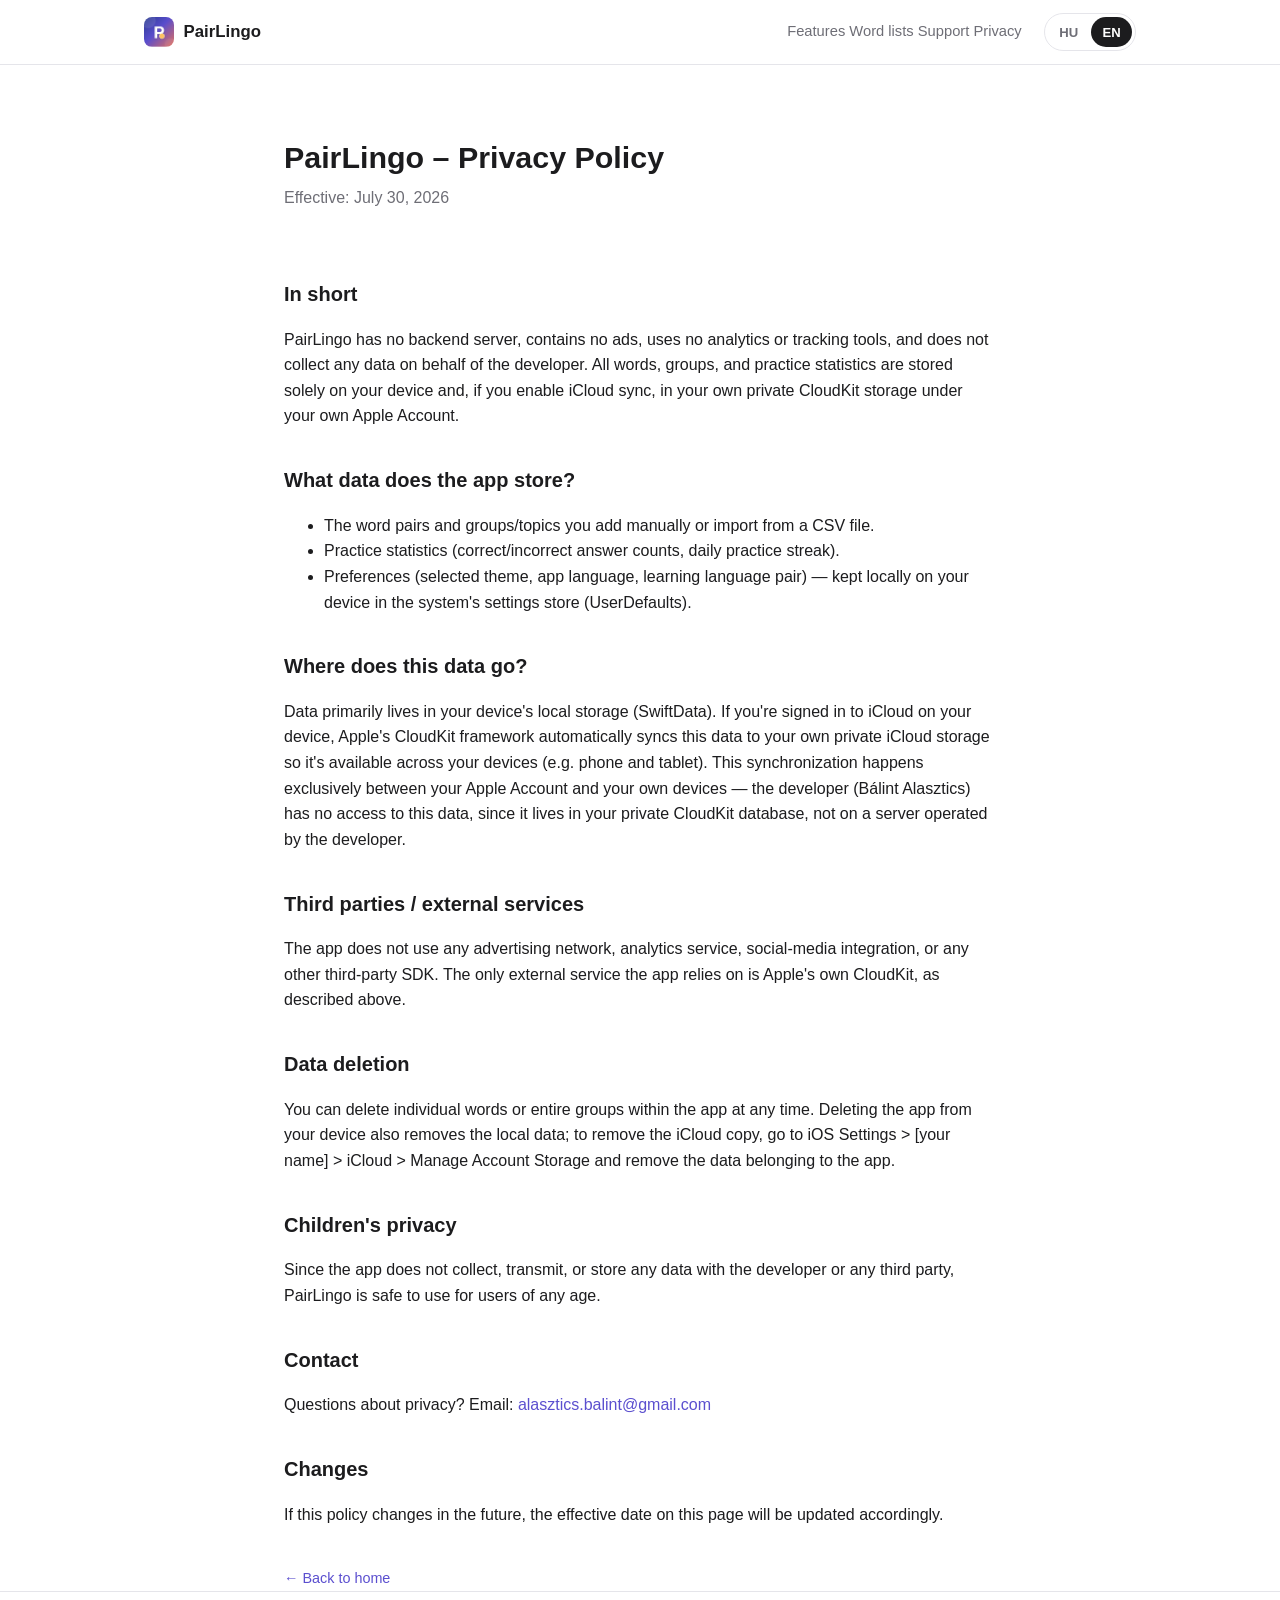
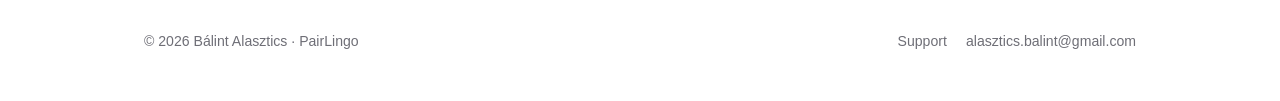
==== commit c5733a46: "Add community word-list sharing (GitHub-native, no backend) A static site can't accept file uploads " ====
--- a/privacy.html
+++ b/privacy.html
@@ -19,6 +19,7 @@
     <nav class="site-nav">
       <span class="nav-links">
         <a href="index.html#funkciok"><span data-lang="hu">Funkciók</span><span data-lang="en">Features</span></a>
+        <a href="word-lists.html"><span data-lang="hu">Szókészletek</span><span data-lang="en">Word lists</span></a>
         <a href="support.html"><span data-lang="hu">Támogatás</span><span data-lang="en">Support</span></a>
         <a href="privacy.html"><span data-lang="hu">Adatvédelem</span><span data-lang="en">Privacy</span></a>
       </span>
--- a/assets/style.css
+++ b/assets/style.css
@@ -20,6 +20,16 @@
   --radius-sm: 12px;
 
   --brand-gradient: linear-gradient(135deg, var(--indigo) 0%, var(--violet) 45%, var(--coral) 100%);
+
+  /* The app's 6 in-app color themes (AppTheme.swift base RGB values), plus a soft
+     pastel "tint" of each (matching the app's own light-mode cardTint blend) —
+     used to color different parts of this site the same way the app colors itself. */
+  --ocean: #668fb3;      --ocean-tint: #e7edf3;
+  --sage: #7a9e87;       --sage-tint: #eaefec;
+  --lavender: #8a7dba;   --lavender-tint: #ecebf4;
+  --peach: #cc8a61;      --peach-tint: #f7ece6;
+  --rosewood: #c4788a;   --rosewood-tint: #f6e9ec;
+  --graphite: #788594;   --graphite-tint: #e9ebee;
 }
 
 @media (prefers-color-scheme: dark) {
@@ -31,6 +41,14 @@
     --border: #26263a;
     --card-bg: #16162590;
     --shadow: 0 20px 45px rgba(0, 0, 0, 0.45);
+
+    /* Same 6 theme colors, tinted dark (matching the app's dark-mode blend). */
+    --ocean-tint: #1f2b36;
+    --sage-tint: #252f29;
+    --lavender-tint: #292638;
+    --peach-tint: #3d291d;
+    --rosewood-tint: #3b2429;
+    --graphite-tint: #24282c;
   }
 }
 
@@ -183,6 +201,12 @@
 section { padding: 3.2rem 0; }
 section.alt { background: var(--bg-alt); }
 
+/* Section-level tints, cycling through the app's own theme colors. */
+.tint-ocean { background: var(--ocean-tint); }
+.tint-sage { background: var(--sage-tint); }
+.tint-lavender { background: var(--lavender-tint); }
+.tint-graphite { background: var(--graphite-tint); }
+
 h2.section-title {
   font-size: clamp(1.5rem, 3vw, 2rem);
   text-align: center;
@@ -200,8 +224,18 @@
 
 .feature-grid {
   display: grid;
-  grid-template-columns: repeat(auto-fit, minmax(230px, 1fr));
+  grid-template-columns: repeat(3, 1fr);
   gap: 1.1rem;
+}
+@media (max-width: 900px) {
+  .feature-grid { grid-template-columns: repeat(2, 1fr); }
+  /* 9 cards don't divide evenly by 2 — stretch the last one so it
+     doesn't sit alone, off-center, in its own row. */
+  .feature-card:last-child { grid-column: 1 / -1; }
+}
+@media (max-width: 520px) {
+  .feature-grid { grid-template-columns: 1fr; }
+  .feature-card:last-child { grid-column: auto; }
 }
 
 .feature-card {
@@ -221,6 +255,13 @@
   background: var(--bg-alt);
   margin-bottom: 0.9rem;
 }
+/* Each card's icon badge takes one of the app's 6 theme colors as its tint. */
+.feature-card .emoji.ocean { background: var(--ocean-tint); }
+.feature-card .emoji.sage { background: var(--sage-tint); }
+.feature-card .emoji.lavender { background: var(--lavender-tint); }
+.feature-card .emoji.peach { background: var(--peach-tint); }
+.feature-card .emoji.rosewood { background: var(--rosewood-tint); }
+.feature-card .emoji.graphite { background: var(--graphite-tint); }
 .feature-card h3 {
   font-size: 1.05rem;
   margin: 0 0 0.4rem;
@@ -233,18 +274,31 @@
 
 /* Showcase / screenshots */
 
+/* Wider than the site's standard 1040px .wrap: five phone screenshots side by
+   side need more room, and a fixed-width row inside the narrower wrap either
+   wraps awkwardly (an orphaned last image, centered, on its own half-empty
+   row) or leaves the section looking narrow on a wide desktop viewport. */
+#screenshotok .wrap {
+  max-width: 1320px;
+}
+
 .showcase {
-  display: flex;
-  justify-content: center;
+  display: grid;
+  grid-template-columns: repeat(5, 1fr);
   gap: 1.6rem;
-  flex-wrap: wrap;
+}
+@media (max-width: 900px) {
+  .showcase { grid-template-columns: repeat(3, 1fr); }
+}
+@media (max-width: 560px) {
+  .showcase { grid-template-columns: repeat(2, 1fr); }
 }
 .showcase figure {
   margin: 0;
   text-align: center;
 }
 .showcase img {
-  width: 220px;
+  width: 100%;
   border-radius: 22px;
   box-shadow: var(--shadow);
   border: 1px solid var(--border);
@@ -334,3 +388,49 @@
   .site-nav .nav-links { display: none; }
   .more-list { columns: 1; }
 }
+
+/* Word-list sharing page */
+
+.btn-primary {
+  display: inline-flex;
+  align-items: center;
+  gap: 0.5rem;
+  background: var(--brand-gradient);
+  color: #fff !important;
+  border-radius: 14px;
+  padding: 0.8rem 1.4rem;
+  font-weight: 600;
+  text-decoration: none !important;
+}
+.btn-primary:hover { opacity: 0.92; }
+
+.note {
+  font-size: 0.85rem;
+  color: var(--text-muted);
+  margin-top: 0.8rem;
+}
+
+.wordlist-table {
+  width: 100%;
+  border-collapse: collapse;
+  margin-top: 0.5rem;
+}
+.wordlist-table td {
+  padding: 0.7rem 0;
+  border-bottom: 1px solid var(--border);
+  vertical-align: middle;
+}
+.wordlist-table td.wl-size {
+  color: var(--text-muted);
+  font-size: 0.85rem;
+  text-align: right;
+  white-space: nowrap;
+  padding-left: 1rem;
+}
+.wordlist-table a.wl-download {
+  font-weight: 600;
+}
+.wordlist-status {
+  color: var(--text-muted);
+  font-size: 0.92rem;
+}
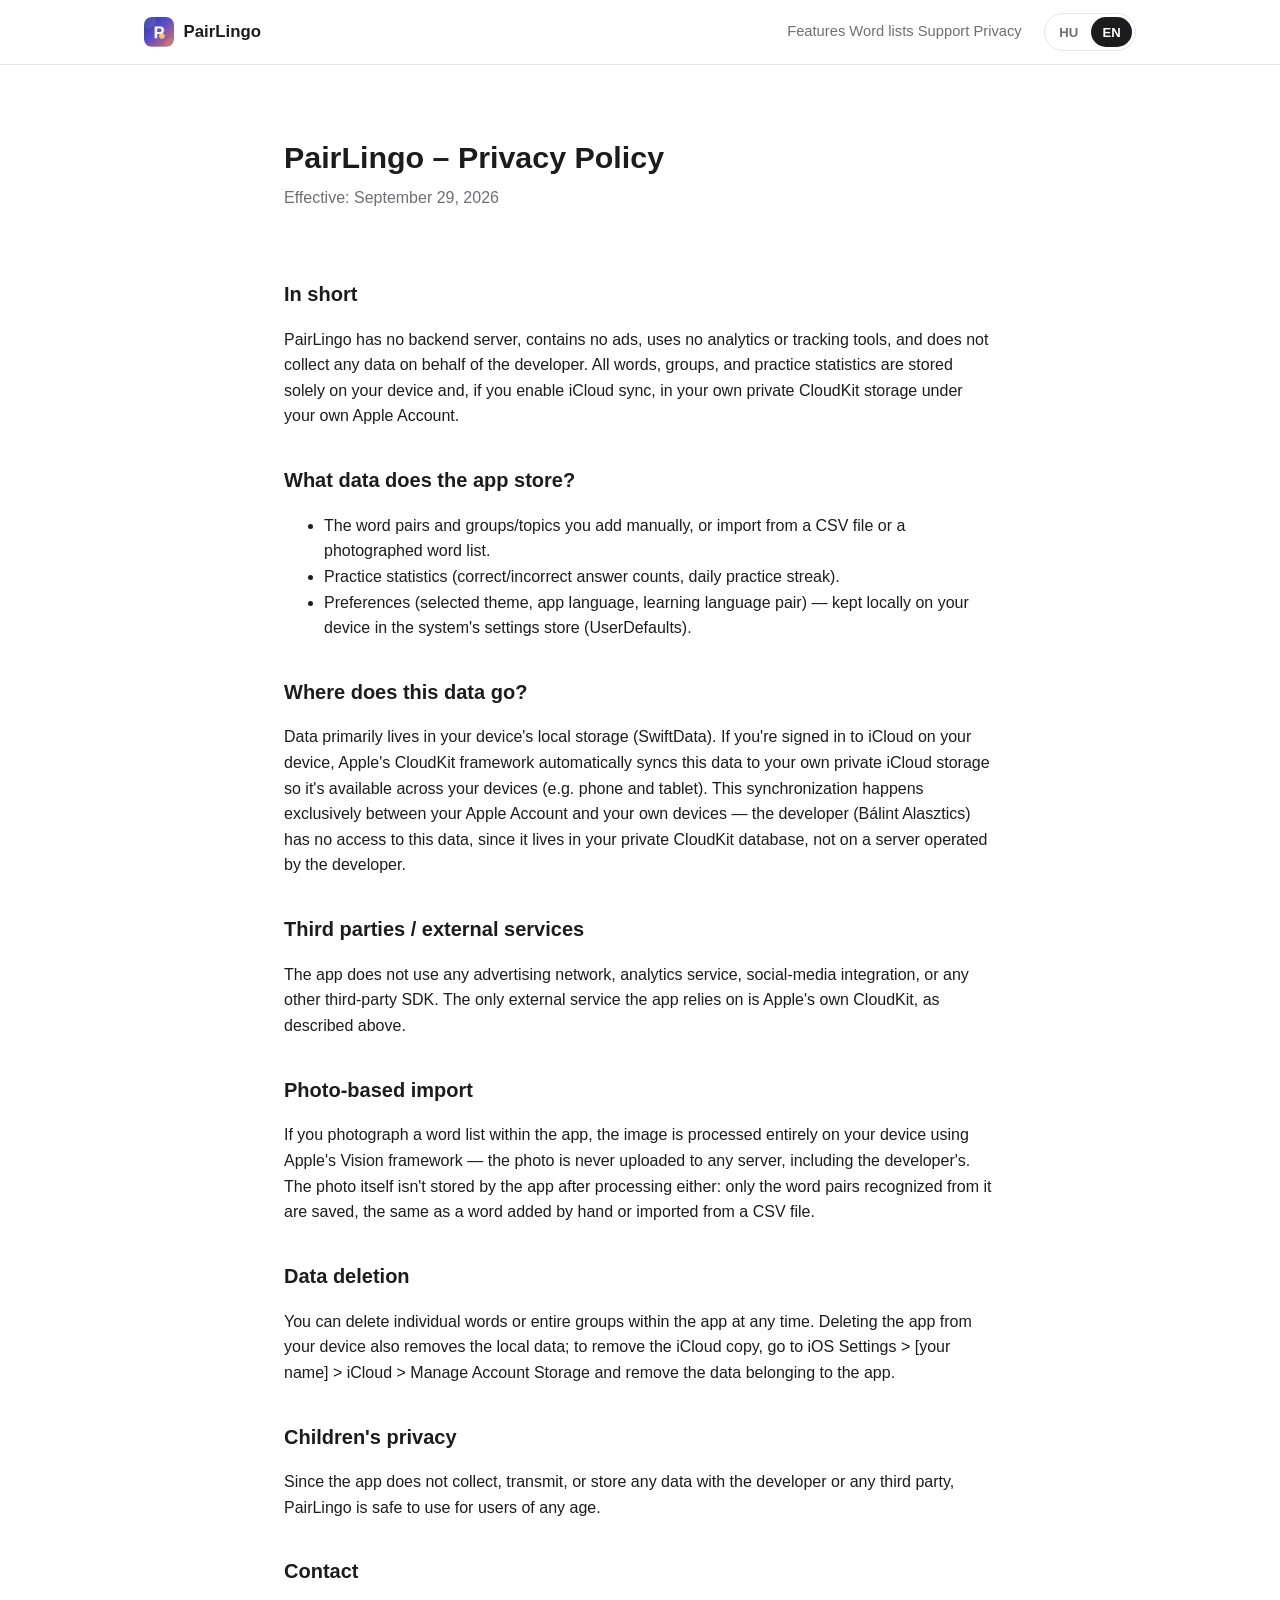
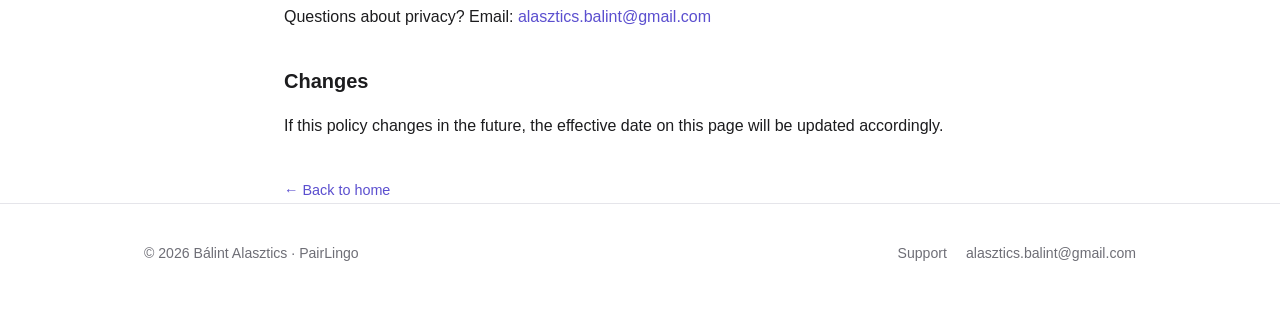
==== commit 4eb8b3e1: "Adatvédelmi szabályzat és GYIK frissítése az élesedett fénykép alapú importtal Az 1.6 kamera-hozzáfé" ====
--- a/privacy.html
+++ b/privacy.html
@@ -36,11 +36,11 @@
   <div class="page-header">
     <div data-lang="hu">
       <h1>PairLingo – Adatvédelmi szabályzat</h1>
-      <p class="subtitle">Hatályos: 2026. július 30.</p>
+      <p class="subtitle">Hatályos: 2026. szeptember 29.</p>
     </div>
     <div data-lang="en">
       <h1>PairLingo – Privacy Policy</h1>
-      <p class="subtitle">Effective: July 30, 2026</p>
+      <p class="subtitle">Effective: September 29, 2026</p>
     </div>
   </div>
 
@@ -58,7 +58,8 @@
 
       <h2>Milyen adatokat tárol az alkalmazás?</h2>
       <ul>
-        <li>Az általad felvitt vagy CSV-ből importált szópárok, témakörök/csoportok.</li>
+        <li>Az általad felvitt, vagy CSV-fájlból, illetve lefényképezett szólistából importált
+          szópárok, témakörök/csoportok.</li>
         <li>Gyakorlási statisztika (helyes/hibás válaszok száma, napi gyakorlási sorozat).</li>
         <li>Beállítások (választott téma, alkalmazás nyelve, tanulási nyelvpár) — ezek a
           készüléken, a rendszer beállítás-tárolójában (UserDefaults) maradnak.</li>
@@ -82,6 +83,15 @@
         amit az app igénybe vesz, az Apple saját CloudKit-je, a fent leírt módon.
       </p>
 
+      <h2>Fénykép alapú import</h2>
+      <p>
+        Ha szólistát fényképezel be az alkalmazásban, a kép feldolgozása kizárólag a készüléken
+        történik, az Apple Vision keretrendszerével — a kép soha nem kerül fel semmilyen szerverre,
+        sem a fejlesztőéhez, sem máshova. A feldolgozás után a fénykép maga nem is tárolódik az
+        alkalmazásban: csak a belőle felismert szópárokat menti el, ahogy egy kézzel felvitt vagy
+        CSV-ből importált szónál is.
+      </p>
+
       <h2>Adattörlés</h2>
       <p>
         Az alkalmazáson belül bármikor törölhetsz egyes szavakat vagy egész csoportokat. Az app teljes
@@ -120,7 +130,8 @@
 
       <h2>What data does the app store?</h2>
       <ul>
-        <li>The word pairs and groups/topics you add manually or import from a CSV file.</li>
+        <li>The word pairs and groups/topics you add manually, or import from a CSV file or a
+          photographed word list.</li>
         <li>Practice statistics (correct/incorrect answer counts, daily practice streak).</li>
         <li>Preferences (selected theme, app language, learning language pair) — kept locally on
           your device in the system's settings store (UserDefaults).</li>
@@ -141,6 +152,15 @@
         The app does not use any advertising network, analytics service, social-media integration, or
         any other third-party SDK. The only external service the app relies on is Apple's own CloudKit,
         as described above.
+      </p>
+
+      <h2>Photo-based import</h2>
+      <p>
+        If you photograph a word list within the app, the image is processed entirely on your device
+        using Apple's Vision framework — the photo is never uploaded to any server, including the
+        developer's. The photo itself isn't stored by the app after processing either: only the word
+        pairs recognized from it are saved, the same as a word added by hand or imported from a CSV
+        file.
       </p>
 
       <h2>Data deletion</h2>
--- a/assets/style.css
+++ b/assets/style.css
@@ -284,11 +284,8 @@
 
 .showcase {
   display: grid;
-  grid-template-columns: repeat(5, 1fr);
+  grid-template-columns: repeat(3, 1fr);
   gap: 1.6rem;
-}
-@media (max-width: 900px) {
-  .showcase { grid-template-columns: repeat(3, 1fr); }
 }
 @media (max-width: 560px) {
   .showcase { grid-template-columns: repeat(2, 1fr); }
@@ -410,6 +407,42 @@
   margin-top: 0.8rem;
 }
 
+.wordlist-group + .wordlist-group {
+  border-top: 1px solid var(--border);
+}
+
+.wordlist-group-heading {
+  display: flex;
+  align-items: center;
+  gap: 0.8rem;
+  padding: 0.9rem 0;
+  font-size: 1rem;
+  font-weight: 600;
+  cursor: pointer;
+  list-style: none;
+}
+.wordlist-group-heading::marker,
+.wordlist-group-heading::-webkit-details-marker {
+  display: none;
+  content: "";
+}
+.wordlist-group-label { flex: 1; }
+
+.wordlist-group-chevron {
+  width: 8px;
+  height: 8px;
+  flex-shrink: 0;
+  border-right: 2px solid var(--text-muted);
+  border-bottom: 2px solid var(--text-muted);
+  transform: rotate(45deg);
+  transition: transform 0.15s ease;
+}
+.wordlist-group[open] > .wordlist-group-heading .wordlist-group-chevron {
+  transform: rotate(-135deg);
+}
+
+.wordlist-group .wordlist-table { margin-top: 0; margin-bottom: 0.6rem; }
+
 .wordlist-table {
   width: 100%;
   border-collapse: collapse;
@@ -419,6 +452,7 @@
   padding: 0.7rem 0;
   border-bottom: 1px solid var(--border);
   vertical-align: middle;
+  overflow-wrap: anywhere;
 }
 .wordlist-table td.wl-size {
   color: var(--text-muted);
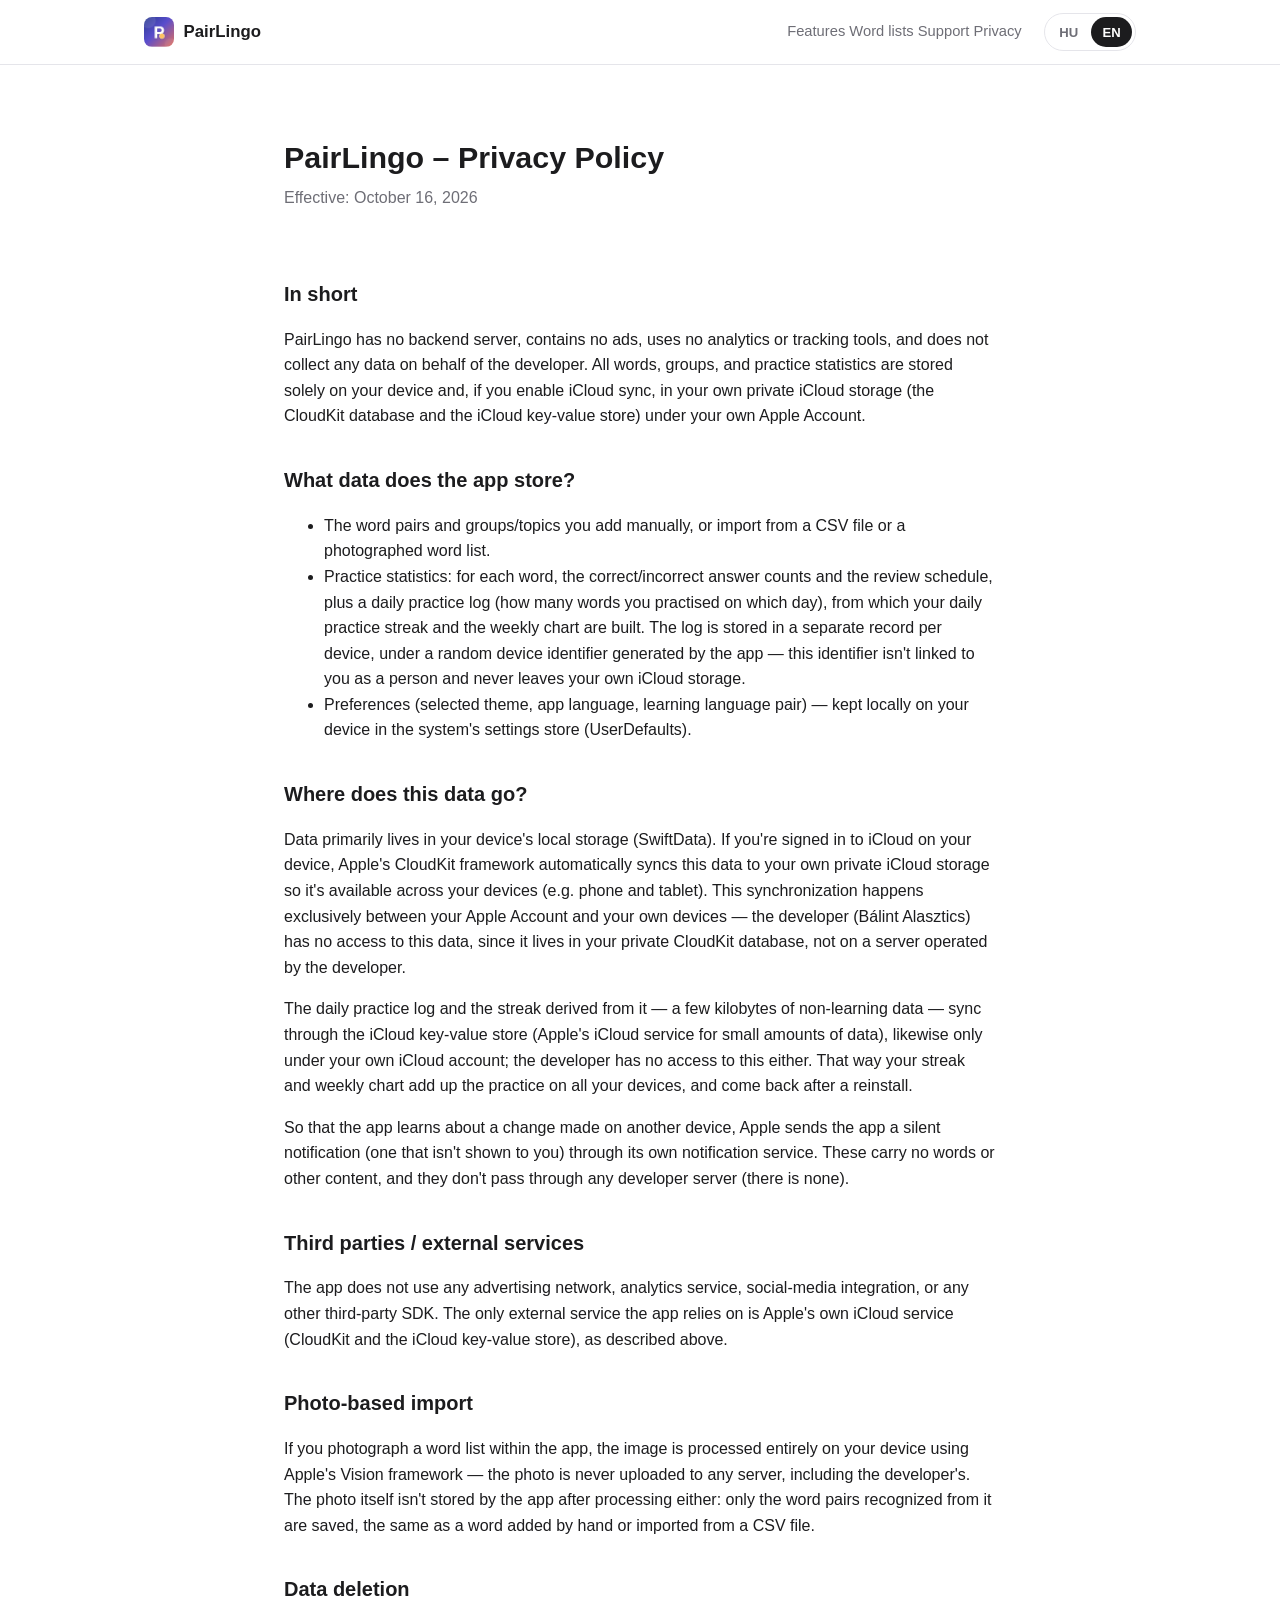
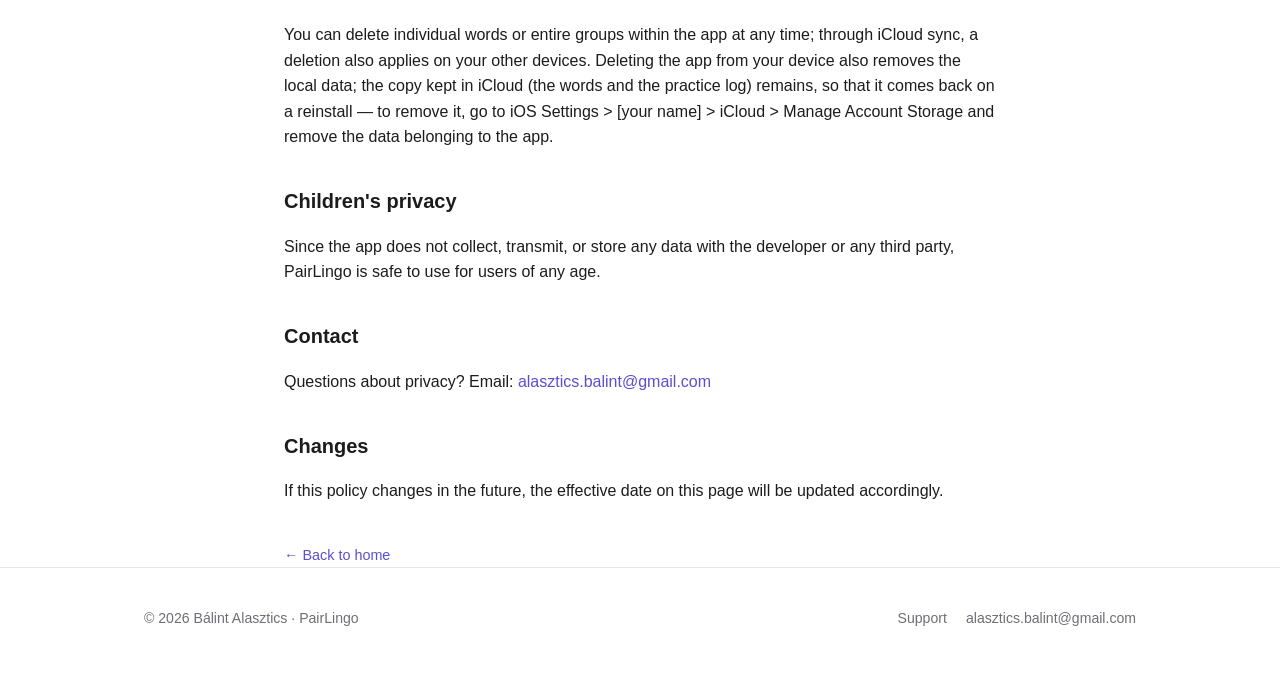
==== commit af24bfe6: "Adatvédelmi szabályzat: iCloud kulcs-érték tároló és csendes értesítések (1.8) Az 1.8-ban a napi gya" ====
--- a/privacy.html
+++ b/privacy.html
@@ -36,11 +36,11 @@
   <div class="page-header">
     <div data-lang="hu">
       <h1>PairLingo – Adatvédelmi szabályzat</h1>
-      <p class="subtitle">Hatályos: 2026. szeptember 29.</p>
+      <p class="subtitle">Hatályos: 2026. október 16.</p>
     </div>
     <div data-lang="en">
       <h1>PairLingo – Privacy Policy</h1>
-      <p class="subtitle">Effective: September 29, 2026</p>
+      <p class="subtitle">Effective: October 16, 2026</p>
     </div>
   </div>
 
@@ -53,14 +53,19 @@
         (analitika) vagy nyomkövető eszközöket, és nem gyűjt semmilyen adatot a fejlesztő számára.
         Minden szó, csoport és gyakorlási statisztika kizárólag a te készülékeden, illetve — ha
         bekapcsolod az iCloud-szinkronizációt — a te saját Apple-fiókod alá tartozó, privát
-        CloudKit-adattárban tárolódik.
+        iCloud-tárhelyen (CloudKit-adattárban és az iCloud kulcs-érték tárolójában) tárolódik.
       </p>
 
       <h2>Milyen adatokat tárol az alkalmazás?</h2>
       <ul>
         <li>Az általad felvitt, vagy CSV-fájlból, illetve lefényképezett szólistából importált
           szópárok, témakörök/csoportok.</li>
-        <li>Gyakorlási statisztika (helyes/hibás válaszok száma, napi gyakorlási sorozat).</li>
+        <li>Gyakorlási statisztika: az egyes szavaknál a helyes/hibás válaszok száma és az ismétlési
+          ütemezés, valamint a napi gyakorlási napló (melyik napon hány szót gyakoroltál), amiből a
+          napi gyakorlási sorozatod és a heti diagram készül. A napló eszközönként külön rekordban
+          tárolódik, egy az alkalmazás által véletlenszerűen generált eszköz-azonosító alatt — ez az
+          azonosító nem kapcsolódik a személyedhez, és sehova nem kerül el a saját iCloud-tárhelyeden
+          kívül.</li>
         <li>Beállítások (választott téma, alkalmazás nyelve, tanulási nyelvpár) — ezek a
           készüléken, a rendszer beállítás-tárolójában (UserDefaults) maradnak.</li>
       </ul>
@@ -75,12 +80,26 @@
         adathoz, mert az a te privát CloudKit-adatbázisodban van, nem egy, a fejlesztő által üzemeltetett
         szerveren.
       </p>
+      <p>
+        A napi gyakorlási napló és az abból számolt sorozat — mivel ezek néhány kilobájtnyi, nem
+        tanulási adatok — az iCloud kulcs-érték tárolóján (az Apple iCloud-szolgáltatása kisméretű
+        adatokhoz) keresztül szinkronizálódik, ugyanígy kizárólag a saját iCloud-fiókod alatt; ehhez
+        sincs a fejlesztőnek hozzáférése. Így a sorozatod és a heti diagramod az összes eszközöd
+        gyakorlását összegzi, és újratelepítés után is visszaáll.
+      </p>
+      <p>
+        Hogy egy másik eszközön történt változásról az app tudomást szerezzen, az Apple a saját
+        értesítési szolgáltatásán keresztül küld az alkalmazásnak csendes (a felhasználónak nem
+        megjelenő) értesítést. Ezek nem tartalmaznak szavakat vagy más tartalmat, és nem haladnak át
+        a fejlesztő szerverén (nincs ilyen szerver).
+      </p>
 
       <h2>Harmadik fél / külső szolgáltatás</h2>
       <p>
         Az alkalmazás nem használ hirdetési hálózatot, elemző (analitika) szolgáltatást, közösségimédia-
         integrációt vagy bármilyen más harmadik féltől származó SDK-t. Az egyetlen külső szolgáltatás,
-        amit az app igénybe vesz, az Apple saját CloudKit-je, a fent leírt módon.
+        amit az app igénybe vesz, az Apple saját iCloud-szolgáltatása (CloudKit és az iCloud
+        kulcs-érték tároló), a fent leírt módon.
       </p>
 
       <h2>Fénykép alapú import</h2>
@@ -94,8 +113,10 @@
 
       <h2>Adattörlés</h2>
       <p>
-        Az alkalmazáson belül bármikor törölhetsz egyes szavakat vagy egész csoportokat. Az app teljes
-        törlése a készülékedről törli a helyi adatokat is; az iCloudban tárolt másolat törléséhez az
+        Az alkalmazáson belül bármikor törölhetsz egyes szavakat vagy egész csoportokat; az iCloud-
+        szinkron révén a törlés a többi eszközödön is érvényesül. Az app teljes törlése a
+        készülékedről törli a helyi adatokat is; az iCloudban tárolt másolat (a szavak és a gyakorlási
+        napló is) megmarad, így újratelepítéskor visszaáll — a törléséhez az
         iOS Beállítások &gt; [neved] &gt; iCloud &gt; iCloud-tárhely kezelése menüben tudod eltávolítani
         az alkalmazáshoz tartozó adatokat.
       </p>
@@ -124,15 +145,19 @@
       <p>
         PairLingo has no backend server, contains no ads, uses no analytics or tracking tools, and does
         not collect any data on behalf of the developer. All words, groups, and practice statistics are
-        stored solely on your device and, if you enable iCloud sync, in your own private CloudKit
-        storage under your own Apple Account.
+        stored solely on your device and, if you enable iCloud sync, in your own private iCloud
+        storage (the CloudKit database and the iCloud key-value store) under your own Apple Account.
       </p>
 
       <h2>What data does the app store?</h2>
       <ul>
         <li>The word pairs and groups/topics you add manually, or import from a CSV file or a
           photographed word list.</li>
-        <li>Practice statistics (correct/incorrect answer counts, daily practice streak).</li>
+        <li>Practice statistics: for each word, the correct/incorrect answer counts and the review
+          schedule, plus a daily practice log (how many words you practised on which day), from which
+          your daily practice streak and the weekly chart are built. The log is stored in a separate
+          record per device, under a random device identifier generated by the app — this identifier
+          isn't linked to you as a person and never leaves your own iCloud storage.</li>
         <li>Preferences (selected theme, app language, learning language pair) — kept locally on
           your device in the system's settings store (UserDefaults).</li>
       </ul>
@@ -146,12 +171,24 @@
         developer (Bálint Alasztics) has no access to this data, since it lives in your private CloudKit
         database, not on a server operated by the developer.
       </p>
+      <p>
+        The daily practice log and the streak derived from it — a few kilobytes of non-learning data —
+        sync through the iCloud key-value store (Apple's iCloud service for small amounts of data),
+        likewise only under your own iCloud account; the developer has no access to this either. That
+        way your streak and weekly chart add up the practice on all your devices, and come back after a
+        reinstall.
+      </p>
+      <p>
+        So that the app learns about a change made on another device, Apple sends the app a silent
+        notification (one that isn't shown to you) through its own notification service. These carry no
+        words or other content, and they don't pass through any developer server (there is none).
+      </p>
 
       <h2>Third parties / external services</h2>
       <p>
         The app does not use any advertising network, analytics service, social-media integration, or
-        any other third-party SDK. The only external service the app relies on is Apple's own CloudKit,
-        as described above.
+        any other third-party SDK. The only external service the app relies on is Apple's own iCloud
+        service (CloudKit and the iCloud key-value store), as described above.
       </p>
 
       <h2>Photo-based import</h2>
@@ -165,8 +202,10 @@
 
       <h2>Data deletion</h2>
       <p>
-        You can delete individual words or entire groups within the app at any time. Deleting the app
-        from your device also removes the local data; to remove the iCloud copy, go to iOS Settings &gt;
+        You can delete individual words or entire groups within the app at any time; through iCloud sync,
+        a deletion also applies on your other devices. Deleting the app from your device also removes
+        the local data; the copy kept in iCloud (the words and the practice log) remains, so that it
+        comes back on a reinstall — to remove it, go to iOS Settings &gt;
         [your name] &gt; iCloud &gt; Manage Account Storage and remove the data belonging to the app.
       </p>
 
--- a/assets/style.css
+++ b/assets/style.css
@@ -468,3 +468,21 @@
   color: var(--text-muted);
   font-size: 0.92rem;
 }
+
+/* 1.7: platform-sor a hero-ban, iPad-képernyőképek külön rácsban */
+.platforms {
+  margin-top: -0.4rem;
+  font-size: 0.95rem;
+  opacity: 0.8;
+}
+.showcase-title {
+  text-align: center;
+  margin: 3rem 0 1.4rem;
+  font-size: 1.2rem;
+}
+.showcase-ipad {
+  grid-template-columns: repeat(3, 1fr);
+}
+@media (max-width: 560px) {
+  .showcase-ipad { grid-template-columns: 1fr; }
+}
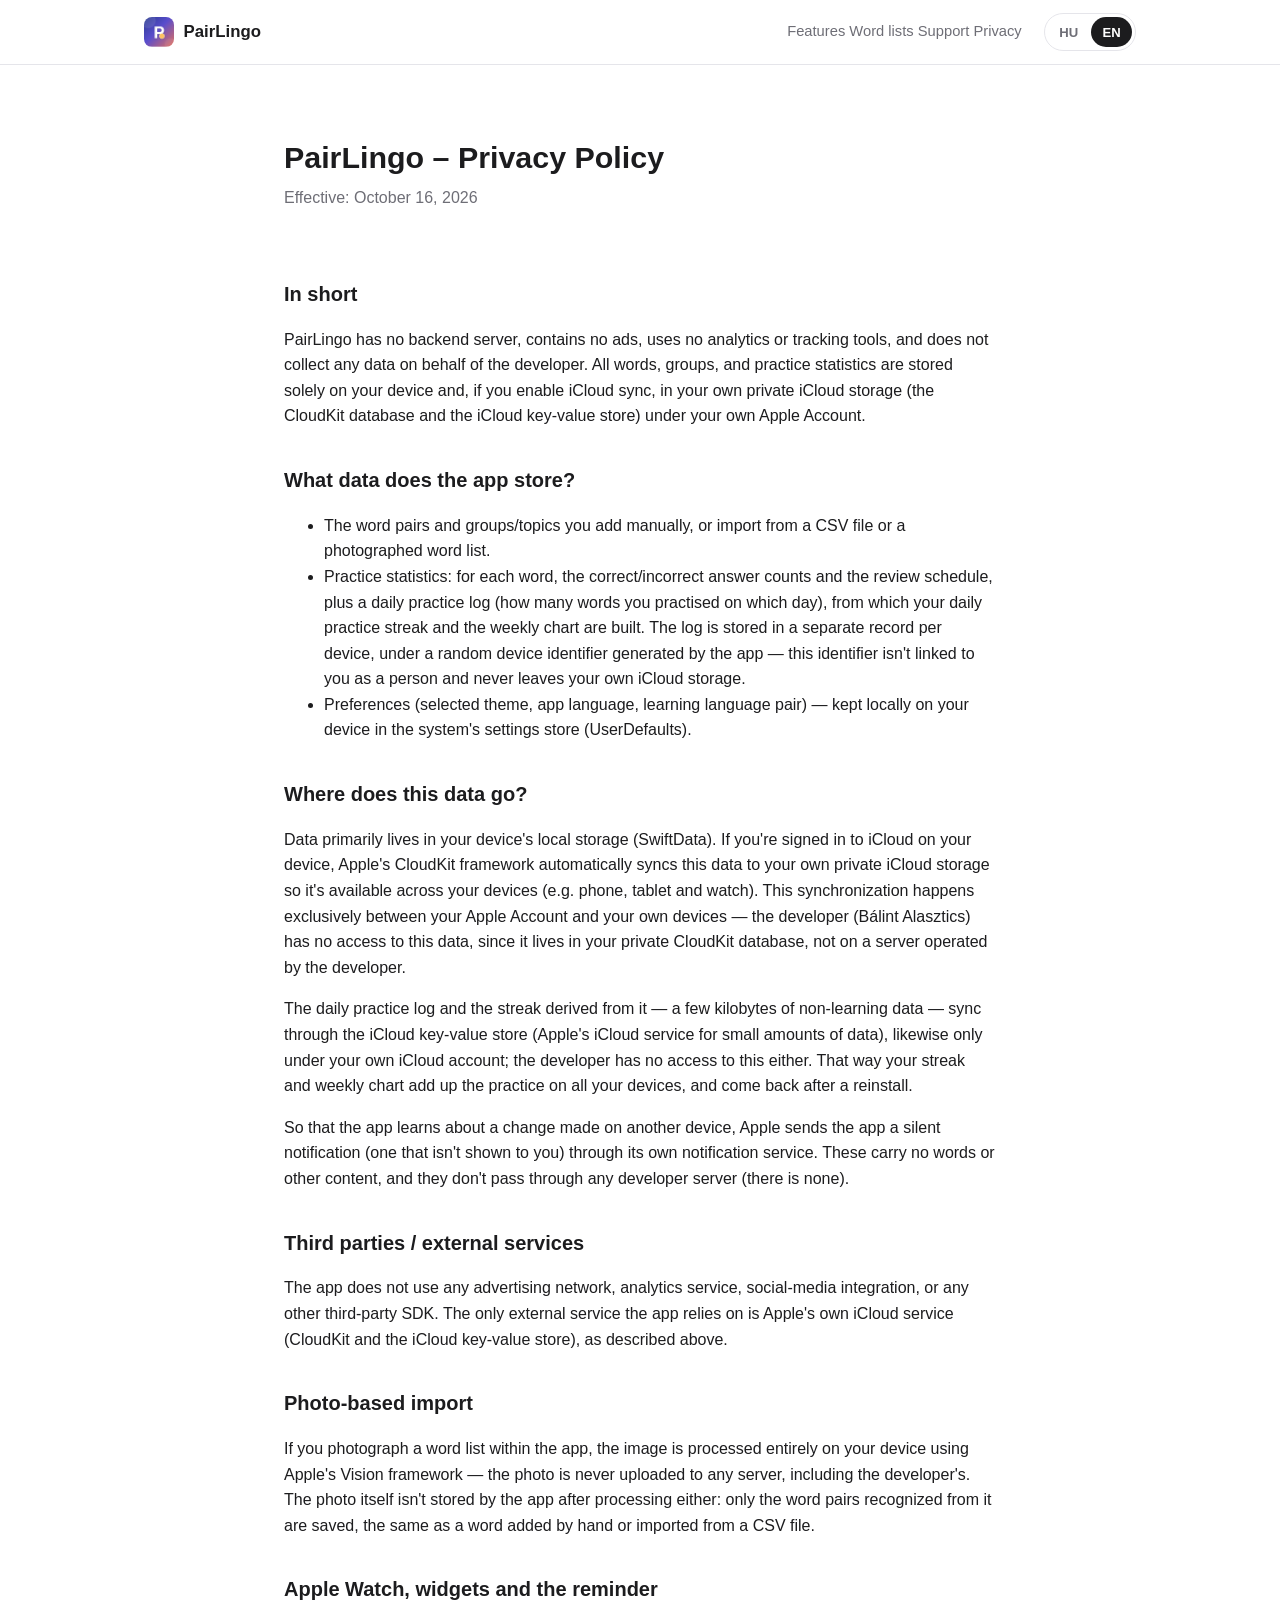
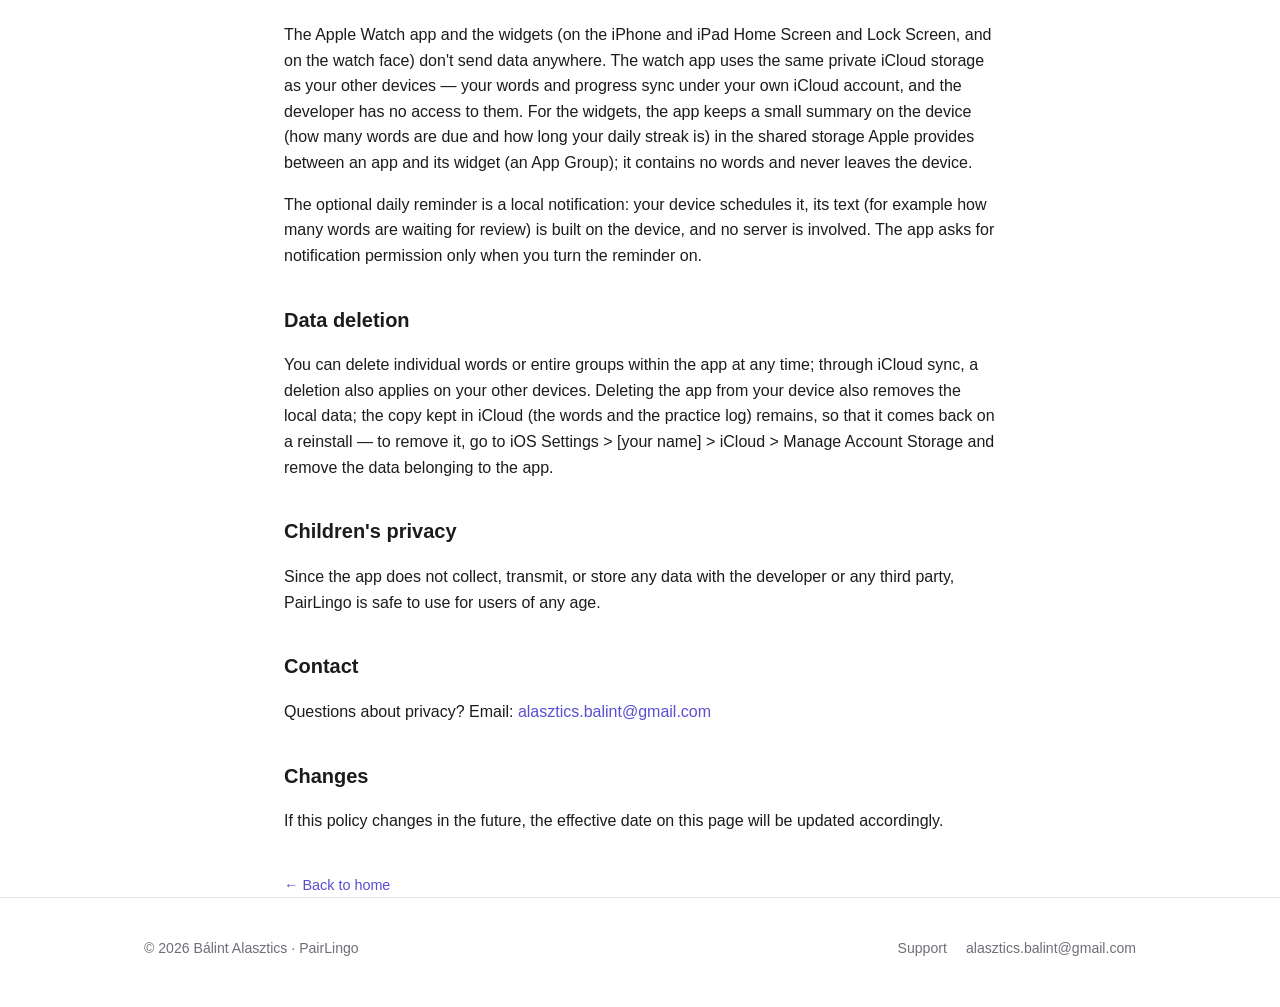
==== commit 2e0b2ff8: "PairLingo 1.8: weboldal és adatvédelmi szabályzat az Apple Watch, a widget és az új funkciók miatt N" ====
--- a/privacy.html
+++ b/privacy.html
@@ -74,8 +74,8 @@
       <p>
         Az adatok elsődlegesen a készüléked helyi tárolójában (SwiftData) vannak. Ha az eszközödön be
         van jelentkezve egy iCloud-fiók, az Apple CloudKit-keretrendszere automatikusan szinkronizálja
-        ezeket az adatokat a saját, privát iCloud-tárhelyedbe, hogy több eszközödön (pl. telefon és
-        tablet) is elérhetők legyenek. Ez a szinkronizáció kizárólag a te Apple-fiókod és a te
+        ezeket az adatokat a saját, privát iCloud-tárhelyedbe, hogy több eszközödön (pl. telefon,
+        tablet és óra) is elérhetők legyenek. Ez a szinkronizáció kizárólag a te Apple-fiókod és a te
         eszközeid között zajlik — a fejlesztőnek (Alasztics Bálintnak) nincs hozzáférése ehhez az
         adathoz, mert az a te privát CloudKit-adatbázisodban van, nem egy, a fejlesztő által üzemeltetett
         szerveren.
@@ -109,6 +109,22 @@
         sem a fejlesztőéhez, sem máshova. A feldolgozás után a fénykép maga nem is tárolódik az
         alkalmazásban: csak a belőle felismert szópárokat menti el, ahogy egy kézzel felvitt vagy
         CSV-ből importált szónál is.
+      </p>
+
+      <h2>Apple Watch, widgetek és emlékeztető</h2>
+      <p>
+        Az Apple Watch app és a widgetek (az iPhone és iPad kezdő- és zárolási képernyőjén, illetve az
+        óralapon) nem küldenek adatot sehova. Az óra-app ugyanazt a privát iCloud-adattárat használja,
+        mint a többi eszközöd — a szavaid és a haladásod a saját iCloud-fiókod alatt szinkronizálódik,
+        a fejlesztőnek nincs hozzáférése. A widgetek számára az app egy kis összesítést (hány szó
+        esedékes, mekkora a napi sorozatod) tárol az eszközön, az Apple által az app és a widget
+        között biztosított közös tárolóban (App Group); szavak nem kerülnek bele, és az összesítés nem
+        hagyja el az eszközt.
+      </p>
+      <p>
+        Az opcionális napi emlékeztető helyi értesítés: az eszközöd ütemezi, a szövege (például hogy
+        hány szó vár ismétlésre) az eszközön készül, szerver nem vesz részt benne. Az értesítési
+        engedélyt az app csak akkor kéri, amikor bekapcsolod az emlékeztetőt.
       </p>
 
       <h2>Adattörlés</h2>
@@ -166,7 +182,7 @@
       <p>
         Data primarily lives in your device's local storage (SwiftData). If you're signed in to iCloud
         on your device, Apple's CloudKit framework automatically syncs this data to your own private
-        iCloud storage so it's available across your devices (e.g. phone and tablet). This
+        iCloud storage so it's available across your devices (e.g. phone, tablet and watch). This
         synchronization happens exclusively between your Apple Account and your own devices — the
         developer (Bálint Alasztics) has no access to this data, since it lives in your private CloudKit
         database, not on a server operated by the developer.
@@ -198,6 +214,22 @@
         developer's. The photo itself isn't stored by the app after processing either: only the word
         pairs recognized from it are saved, the same as a word added by hand or imported from a CSV
         file.
+      </p>
+
+      <h2>Apple Watch, widgets and the reminder</h2>
+      <p>
+        The Apple Watch app and the widgets (on the iPhone and iPad Home Screen and Lock Screen, and on
+        the watch face) don't send data anywhere. The watch app uses the same private iCloud storage as
+        your other devices — your words and progress sync under your own iCloud account, and the
+        developer has no access to them. For the widgets, the app keeps a small summary on the device
+        (how many words are due and how long your daily streak is) in the shared storage Apple provides
+        between an app and its widget (an App Group); it contains no words and never leaves the
+        device.
+      </p>
+      <p>
+        The optional daily reminder is a local notification: your device schedules it, its text (for
+        example how many words are waiting for review) is built on the device, and no server is
+        involved. The app asks for notification permission only when you turn the reminder on.
       </p>
 
       <h2>Data deletion</h2>
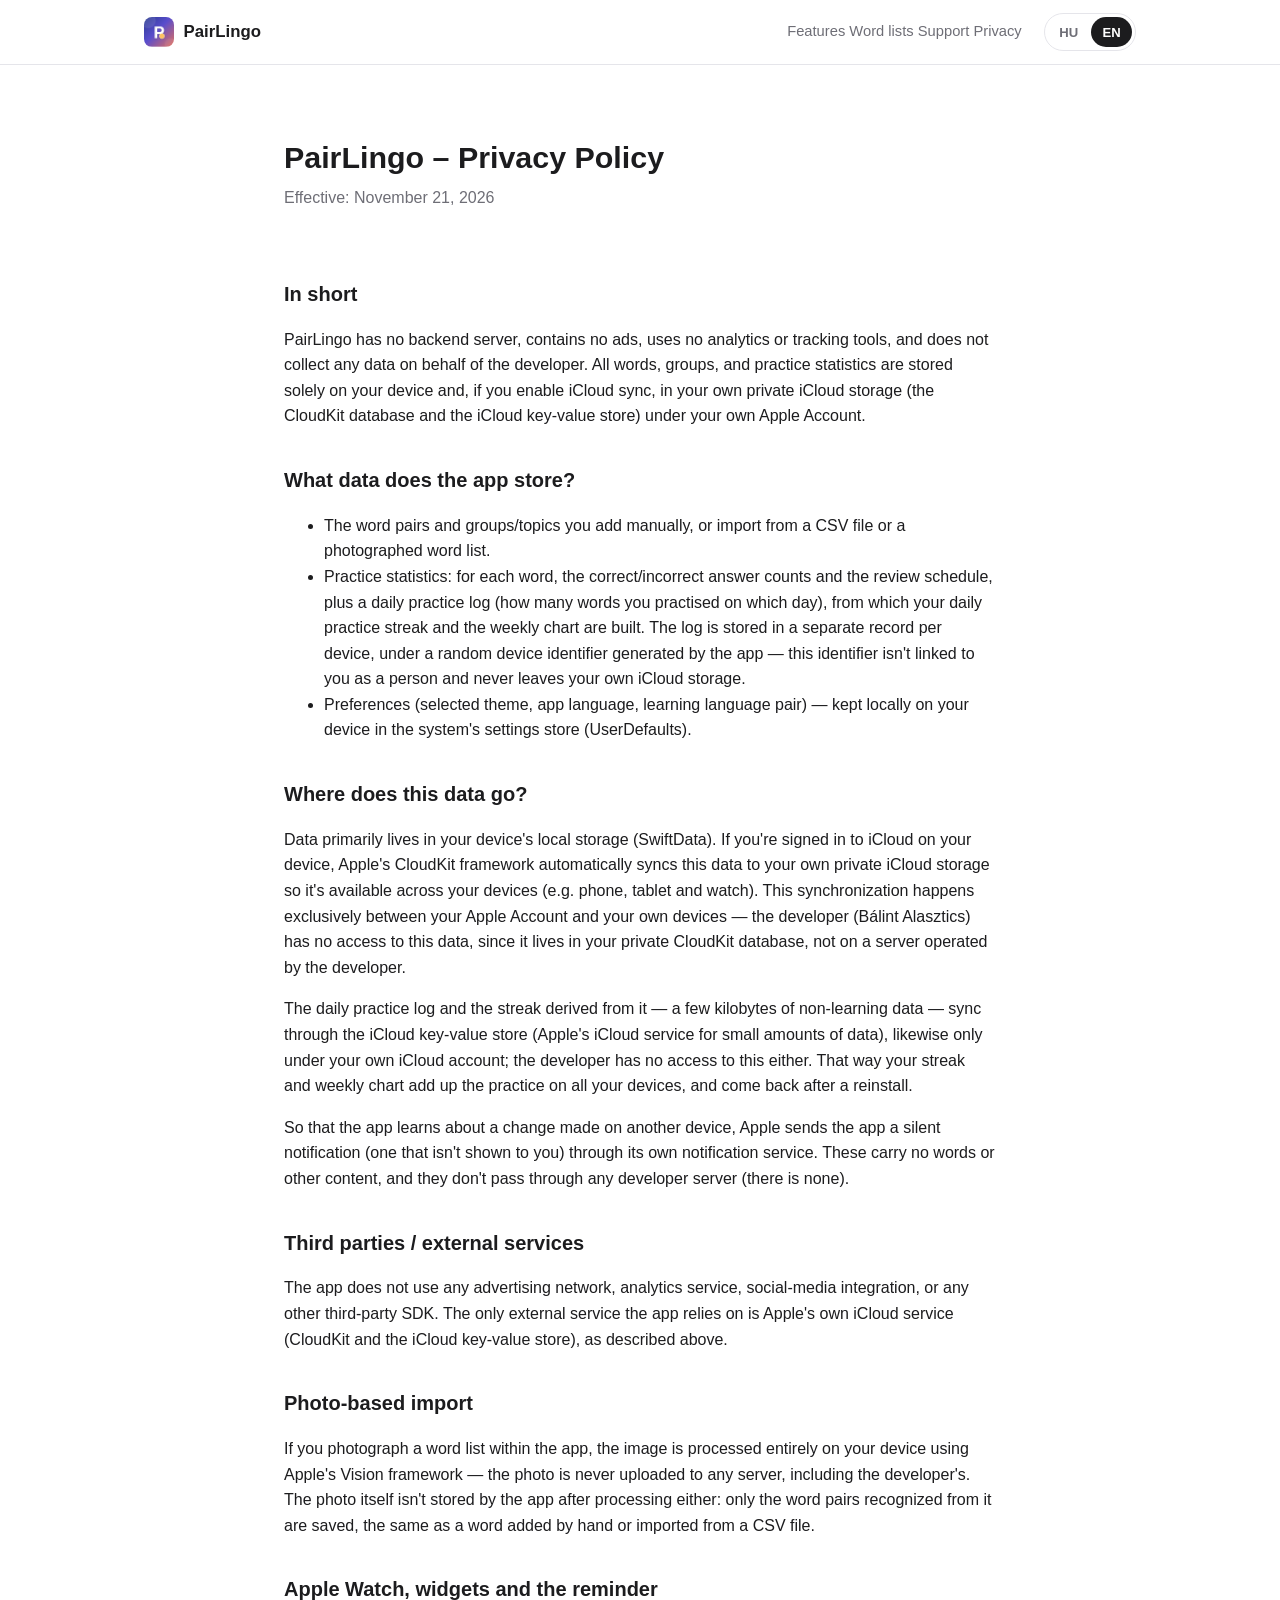
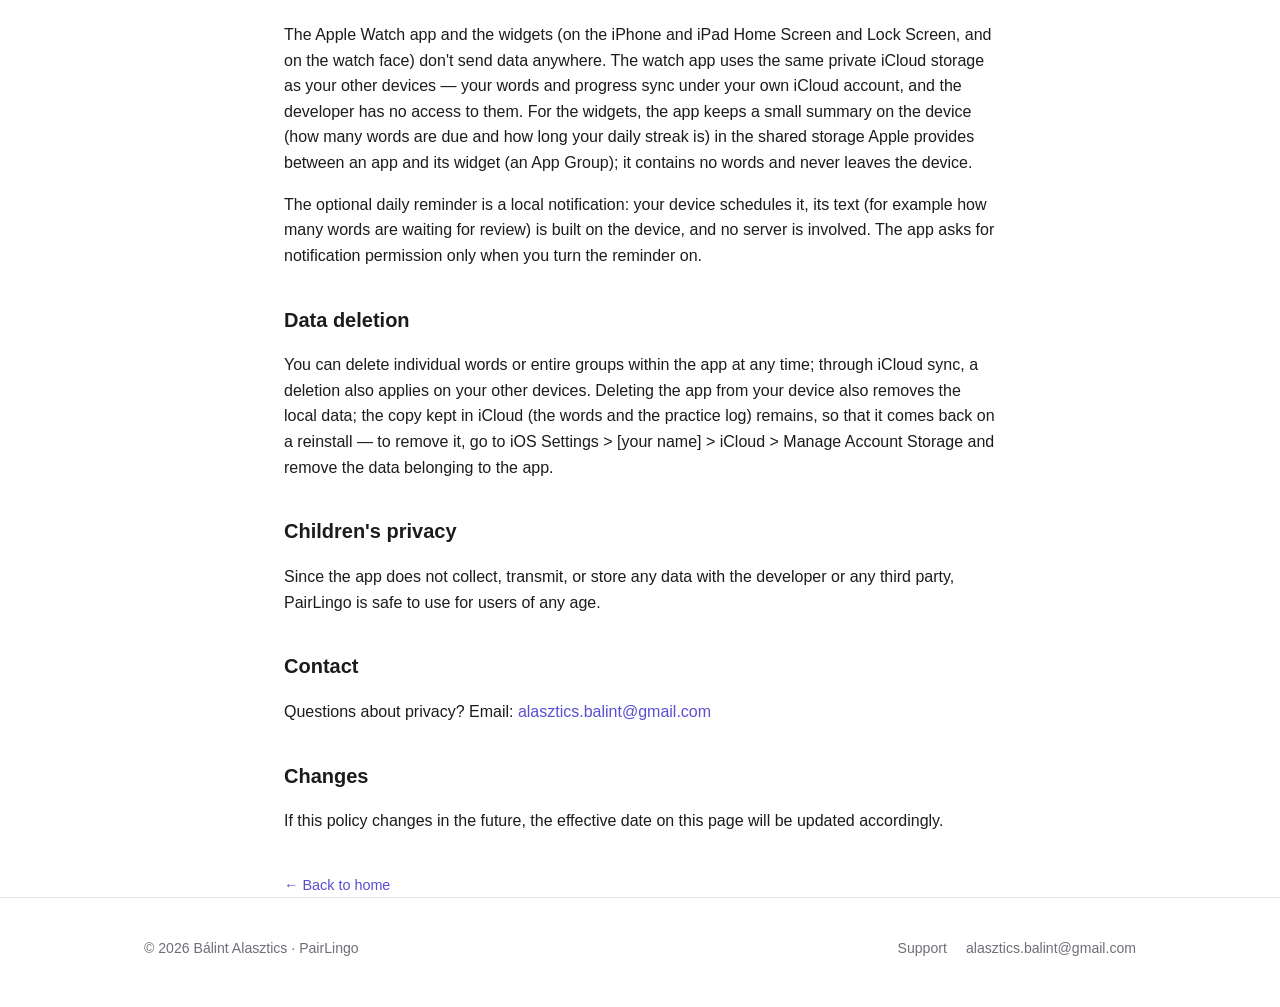
==== commit 5960c3fa: "Adatvédelmi szabályzat: hatálybalépés a kiadás napja (2026. november 21.) A PairLingo 1.8 (iCloud ku" ====
--- a/privacy.html
+++ b/privacy.html
@@ -36,11 +36,11 @@
   <div class="page-header">
     <div data-lang="hu">
       <h1>PairLingo – Adatvédelmi szabályzat</h1>
-      <p class="subtitle">Hatályos: 2026. október 16.</p>
+      <p class="subtitle">Hatályos: 2026. november 21.</p>
     </div>
     <div data-lang="en">
       <h1>PairLingo – Privacy Policy</h1>
-      <p class="subtitle">Effective: October 16, 2026</p>
+      <p class="subtitle">Effective: November 21, 2026</p>
     </div>
   </div>
 
